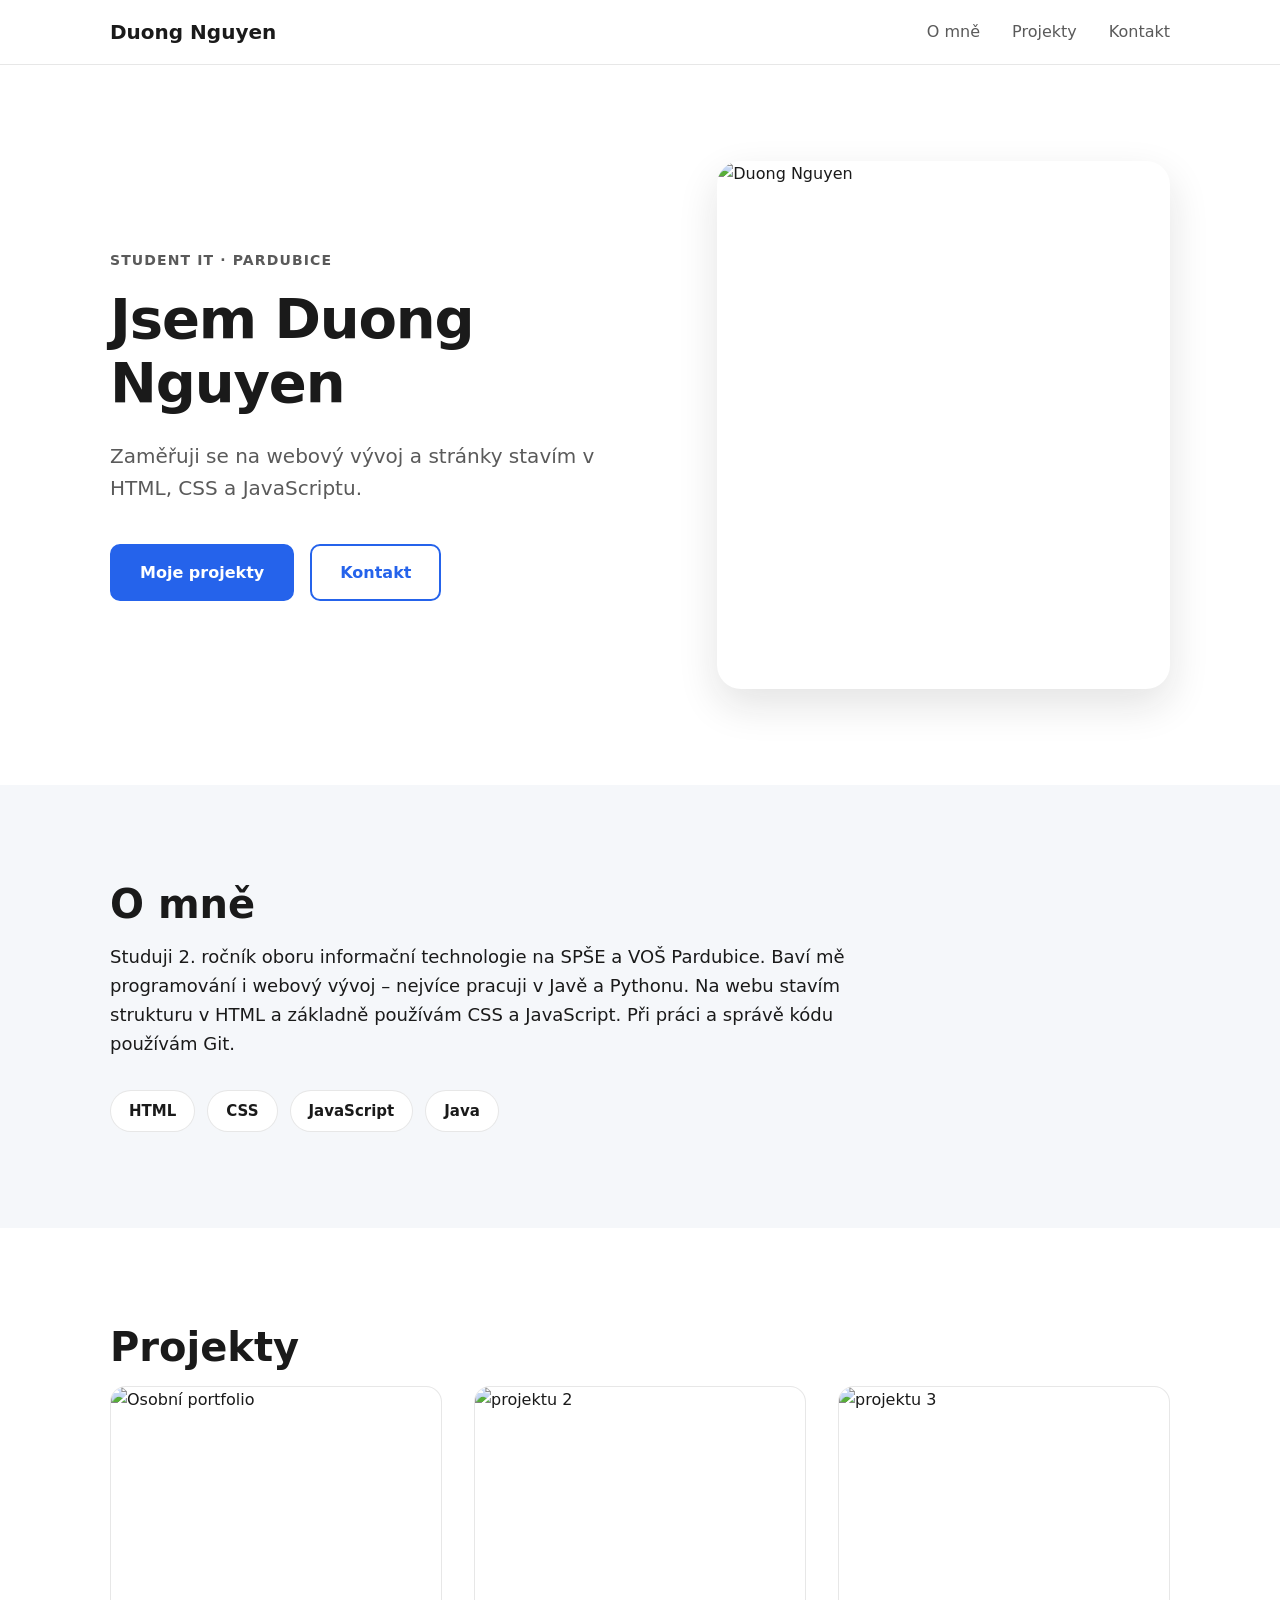
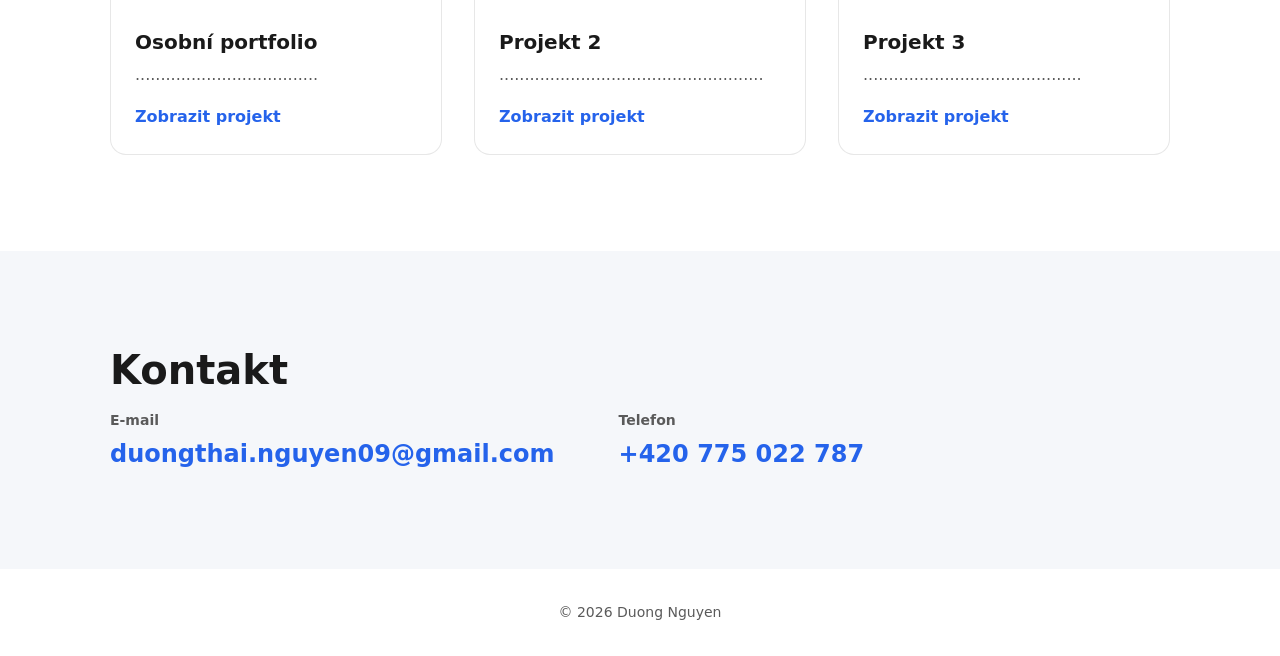
==== index.html @ c110c6cf "rename rename to index.html bc is better" ====
<!DOCTYPE html>
<html lang="cs">

<head>
  <meta charset="UTF-8">
  <!-- Bez tohohle řádku by mobil ukázal stránku jako zmenšený web pro počítač -->
  <meta name="viewport" content="width=device-width, initial-scale=1.0">
  <title>Duong Nguyen – portfolio</title>
  <!-- Krátký popis stránky (ukazuje ho třeba Google ve výsledcích hledání) -->
  <meta name="description"
    content="Duong Nguyen – student IT na SPŠE a VOŠ Pardubice. Webový vývoj v HTML, CSS a JavaScriptu.">
  <link rel="stylesheet" href="style.css">
</head>

<body>

  <!-- navigace -->
  <!-- Díky CSS (position: sticky) zůstává hlavička nahoře i při scrollování -->
  <header class="site-header">
    <div class="container header-inner">
      <a href="#uvod" class="logo">Duong Nguyen</a>

      <nav class="menu">
        <a href="#o-mne">O mně</a>
        <a href="#projekty">Projekty</a>
        <a href="#kontakt">Kontakt</a>
      </nav>
    </div>
  </header>

  <main>

    <!-- hero -->
    <section class="section" id="uvod">
      <div class="container hero-inner">

        <div class="hero-text">
          <p class="hero-label">Student IT · Pardubice</p>
          <h1>Jsem Duong Nguyen   </h1>
          <p class="hero-lead">Zaměřuji se na webový vývoj a stránky stavím v HTML, CSS a JavaScriptu.
          </p>

          <div class="hero-buttons">
            <!-- Tlačítka jsou obyčejné odkazy – jako tlačítka vypadají díky CSS -->
            <a href="#projekty" class="btn btn-primary">Moje projekty</a>
            <a href="#kontakt" class="btn btn-outline">Kontakt</a>
          </div>
        </div>

        <div class="hero-photo">
          <img src="" alt="Duong Nguyen" width="600" height="700">
        </div>

      </div>
    </section>

    <!-- about me -->
    <section class="section section-alt" id="o-mne">
      <div class="container">
        <h2>O mně</h2>
        <p class="about-text">Studuji 2. ročník oboru informační technologie na SPŠE a VOŠ Pardubice. Baví mě
          programování i webový vývoj – nejvíce pracuji v Javě a Pythonu. Na webu stavím strukturu v HTML a základně
          používám CSS a JavaScript. Při práci a správě kódu používám Git.</p>

        <ul class="tags">
          <li>HTML</li>
          <li>CSS</li>
          <li>JavaScript</li>
          <li>Java</li>
        </ul>
      </div>
    </section>

    <!-- kontakt  -->
    <section class="section" id="projekty">
      <div class="container">
        <h2>Projekty</h2>

        <div class="projects-grid">

          <article class="card">
            <img src="" alt=" Osobní portfolio" width="600"
              height="400">
            <div class="card-body">
              <h3>Osobní portfolio</h3>
              <p>....................................</p>
              <!-- ODKAZ NA GITHUB PROJEKT -->
              <a href="#" class="card-link">Zobrazit projekt</a>
            </div>
          </article>

          <article class="card">
            <img src="" alt="projektu 2" width="600" height="400">
            <div class="card-body">
              <h3>Projekt 2</h3>
              <p>....................................................</p>
              <a href="#" class="card-link">Zobrazit projekt</a>
            </div>
          </article>

          <article class="card">
            <img src="" alt=" projektu 3" width="600" height="400">
            <div class="card-body">
              <h3>Projekt 3</h3>
              <p>...........................................</p>
              <a href="#" class="card-link">Zobrazit projekt</a>
            </div>
          </article>

        </div>
      </div>
    </section>

    <!-- kontakt -->
    <section class="section section-alt" id="kontakt">
      <div class="container">
        <h2>Kontakt</h2>
        <ul class="contact-list">
          <li>
            <span class="contact-label">E-mail</span>
            <a href="mailto:duongthai.nguyen09@gmail.com">duongthai.nguyen09@gmail.com</a>
          </li>
          <li>
            <span class="contact-label">Telefon</span>
            <a href="tel:+420 775 022 787">+420 775 022 787</a>
          </li>
        </ul>
      </div>
    </section>

  </main>

  <!-- footer -->
  <footer class="site-footer">
    <div class="container">
      <p>© 2026 Duong Nguyen</p>
    </div>
  </footer>

</body>

</html>
---- style.css ----
:root {
  --color-bg: #FFFFFF;          /* hlavní pozadí – bílá */
  --color-bg-alt: #F5F7FA;      /* pozadí každé druhé sekce – světle šedá */
  --color-text: #1A1A1A;        /* hlavní text */
  --color-text-muted: #5A5A5A;  /* vedlejší text (podnadpisy, popisky) */
  --color-accent: #2563EB;      /* modrá – tlačítka, odkazy, aktivní položka menu */

  /* Čáry a stíny. Nejsou to nové barvy: rgba(26, 26, 26, …) je barva
     textu #1A1A1A a rgba(37, 99, 235, …) je modrá #2563EB, jen
     poloprůhledné (poslední číslo = průhlednost od 0 do 1). */
  --color-line: rgba(26, 26, 26, 0.1);
  --shadow: 0 16px 40px rgba(26, 26, 26, 0.12);
  --shadow-accent: 0 8px 20px rgba(37, 99, 235, 0.3);
}

/* border-box: padding a rámeček se počítají DO šířky prvku,
   takže šířka 100 % je opravdu 100 % a nic nepřeteče. */
* {
  box-sizing: border-box;
}

html {
  scroll-behavior: smooth;    /* plynulé posunutí po kliknutí na odkaz v menu */
  scroll-padding-top: 64px;   /* při skoku na sekci nechá nahoře místo pro menu (jeho výška) */
}

body {
  margin: 0;                  /* zruší okraj 8 px, který dává prohlížeč */
  /* Systémové písmo – každé zařízení použije svoje vlastní
     (Windows: Segoe UI, Mac a iPhone: San Francisco, Android: Roboto).
     Nic se nestahuje, takže se stránka načte hned. */
  font-family: system-ui, -apple-system, "Segoe UI", Roboto, Arial, sans-serif;
  line-height: 1.6;           /* výška řádku = 1,6× velikost písma → lépe se to čte */
  color: var(--color-text);
  background-color: var(--color-bg);
}

/* Nadpisy a odstavce mají od prohlížeče vlastní okraje.
   Vynulujeme je a mezery nastavíme sami tam, kde je chceme. */
h1, h2, h3, p {
  margin: 0;
}

/* Nadpisy: tučné, s těsnějšími řádky */
h1, h2, h3 {
  font-weight: 700;
  line-height: 1.15;
  text-wrap: balance;         /* rozloží text nadpisu do řádků rovnoměrně */
}

h2 {
  font-size: 2.5rem;          /* rem = násobek základního písma: 1rem = 16 px, tady tedy 40 px */
  margin-bottom: 16px;
}

/* Obrázek nikdy nebude širší než místo, ve kterém je
   (jinak by šla stránka na mobilu posouvat do strany). */
img {
  display: block;             /* zruší malou mezeru pod obrázkem */
  max-width: 100%;
  height: auto;               /* výška se dopočítá, aby se obrázek nezdeformoval */
}

/* Odkazy: modré a bez podtržení */
a {
  color: var(--color-accent);
  text-decoration: none;
}

/* Rámeček kolem odkazu při ovládání klávesnicí (klávesa Tab).
   Při klikání myší se neukazuje. */
a:focus-visible {
  outline: 3px solid var(--color-accent);
  outline-offset: 4px;
}

/* Barvy textu, který označíš myší */
::selection {
  background-color: var(--color-accent);
  color: var(--color-bg);
}

/* Obal obsahu: max. 1100 px, vycentrovaný, 20 px od okrajů */
.container {
  max-width: 1100px;
  margin: 0 auto;             /* auto vlevo i vpravo = vycentrování */
  padding: 0 20px;
}

/* Společné pro všechny sekce: velká mezera nahoře a dole */
.section {
  padding: 96px 0;
}

/* Sekce se světle šedým pozadím (střídá se s bílou) */
.section-alt {
  background-color: var(--color-bg-alt);
}

/* ==================== 1. NAVIGACE ==================== */

.site-header {
  position: sticky;           /* při scrollování se „přilepí" nahoru… */
  top: 0;                     /* …přesně k hornímu okraji okna */
  z-index: 10;                /* bude vždy NAD obsahem stránky, ne pod ním */
  background-color: var(--color-bg);
  border-bottom: 1px solid var(--color-line);
}

/* Flexbox: logo vlevo, menu vpravo, obojí svisle na středu */
.header-inner {
  display: flex;
  justify-content: space-between;  /* roztlačí logo a menu k okrajům */
  align-items: center;             /* svislé zarovnání na střed */
  height: 64px;                    /* stejné číslo jako scroll-padding-top nahoře */
}

.logo {
  font-size: 1.25rem;
  font-weight: 700;
  color: var(--color-text);
}

.menu {
  display: flex;              /* odkazy vedle sebe */
  gap: 32px;                  /* mezera mezi nimi */
}

.menu a {
  color: var(--color-text-muted);
  font-weight: 500;
  transition: color 0.2s ease;     /* barva se změní plynule, ne skokem */
}

/* Najetí myší na odkaz v menu */
.menu a:hover {
  color: var(--color-accent);
}

body:has(#o-mne:target) .menu a[href="#o-mne"],
body:has(#projekty:target) .menu a[href="#projekty"],
body:has(#kontakt:target) .menu a[href="#kontakt"] {
  color: var(--color-accent);
  text-decoration: underline;
  text-decoration-thickness: 2px;  /* tloušťka podtržení */
  text-underline-offset: 6px;      /* odsazení podtržení od textu */
}


/* ==================== 2. HERO ==================== */

/* Grid = mřížka. Dva sloupce: levý (text) je o trochu širší než pravý (fotka). */
.hero-inner {
  display: grid;
  grid-template-columns: 1.2fr 1fr;  /* fr = díl volného místa, tady 1,2 dílu : 1 díl */
  gap: 64px;                         /* mezera mezi sloupci */
  align-items: center;               /* text bude svisle na středu vedle fotky */
}

/* Malý nadpis nad h1 */
.hero-label {
  font-size: 0.875rem;
  font-weight: 600;
  letter-spacing: 0.08em;     /* trochu větší rozestupy mezi písmeny */
  text-transform: uppercase;  /* zobrazí se VELKÝMI písmeny (v HTML je napsaný normálně) */
  color: var(--color-text-muted);
  margin-bottom: 16px;
}

h1 {
  font-size: 3.5rem;          /* 56 px */
  letter-spacing: -0.02em;    /* velké písmo vypadá lépe, když je trochu „stažené" k sobě */
  margin-bottom: 24px;
}

.hero-lead {
  font-size: 1.25rem;
  color: var(--color-text-muted);
  margin-bottom: 40px;
}

/* Tlačítka vedle sebe; když se nevejdou, zalomí se pod sebe */
.hero-buttons {
  display: flex;
  flex-wrap: wrap;
  gap: 16px;
}

/* Společný vzhled obou tlačítek */
.btn {
  display: inline-block;
  padding: 14px 28px;
  border: 2px solid var(--color-accent);  /* rámeček mají obě, ať jsou stejně velká */
  border-radius: 10px;                    /* zaoblené rohy */
  font-weight: 600;
  transition: all 0.2s ease;              /* změny po najetí myší proběhnou plynule */
}

/* Plné modré tlačítko */
.btn-primary {
  background-color: var(--color-accent);
  color: var(--color-bg);                 /* bílý text */
}

.btn-primary:hover {
  transform: translateY(-2px);            /* posune tlačítko o 2 px nahoru */
  box-shadow: var(--shadow-accent);
}

/* Obtažené tlačítko: jen modrý rámeček a modrý text */
.btn-outline {
  background-color: transparent;
  color: var(--color-accent);
}

/* Po najetí myší se obtažené tlačítko vyplní modrou */
.btn-outline:hover {
  background-color: var(--color-accent);
  color: var(--color-bg);
  transform: translateY(-2px);
}

/* Fotka */
.hero-photo img {
  width: 100%;
  aspect-ratio: 6 / 7;        /* poměr stran jako placeholder 600 × 700 */
  object-fit: cover;          /* jinak velká fotka se ořízne, místo aby se zdeformovala */
  border-radius: 24px;        /* zaoblené rohy */
  box-shadow: var(--shadow);  /* jemný stín */
}


/* ==================== 3. O MNĚ ==================== */

.about-text {
  font-size: 1.125rem;
  max-width: 65ch;            /* ch = šířka jednoho znaku; moc dlouhé řádky se špatně čtou */
  margin-bottom: 32px;
}

/* Řádek štítků */
.tags {
  display: flex;
  flex-wrap: wrap;            /* když se štítky nevejdou do řádku, zalomí se */
  gap: 12px;
  list-style: none;           /* bez teček odrážek */
  margin: 0;
  padding: 0;                 /* seznam má normálně odsazení zleva – zrušíme ho */
}

.tags li {
  padding: 8px 18px;
  background-color: var(--color-bg);
  border: 1px solid var(--color-line);
  border-radius: 999px;       /* hodně velké číslo = úplně kulaté konce */
  font-size: 0.9375rem;
  font-weight: 600;
}


/* ==================== 4. PROJEKTY ==================== */

.projects-grid {
  display: grid;
  grid-template-columns: 1fr 1fr 1fr;  /* 3 stejně široké sloupce */
  gap: 32px;
}

.card {
  display: flex;
  flex-direction: column;     /* flexbox, ale pod sebou: obrázek nahoře, text pod ním */
  background-color: var(--color-bg);
  border: 1px solid var(--color-line);
  border-radius: 16px;
  overflow: hidden;           /* obrázek nepřeleze přes zaoblené rohy karty */
  transition: transform 0.25s ease, box-shadow 0.25s ease;
}

/* Najetí myší: karta se jemně zvedne a dostane stín */
.card:hover {
  transform: translateY(-6px);
  box-shadow: var(--shadow);
}

.card img {
  width: 100%;
  aspect-ratio: 3 / 2;        /* všechny obrázky budou stejně vysoké… */
  object-fit: cover;          /* …a nezdeformují se, i když nahraješ jiný rozměr */
}

/* Textová část karty. Díky flexboxu můžeme odkaz „přišpendlit" dolů,
   takže bude ve všech kartách ve stejné výšce, i když je popis různě dlouhý. */
.card-body {
  flex-grow: 1;               /* vyplní celou zbývající výšku karty */
  display: flex;
  flex-direction: column;     /* nadpis, text a odkaz pod sebou */
  align-items: flex-start;    /* odkaz nebude roztažený přes celou šířku karty */
  padding: 24px;
}

.card h3 {
  font-size: 1.25rem;
  margin-bottom: 8px;
}

.card p {
  color: var(--color-text-muted);
  margin-bottom: 16px;
}

.card-link {
  margin-top: auto;           /* auto = „všechno volné místo nade mnou" → odkaz je vždy dole */
  font-weight: 600;
}

.card-link:hover {
  text-decoration: underline;
  text-underline-offset: 4px;
}


/* ==================== 5. KONTAKT ==================== */

/* E-mail a telefon vedle sebe; na úzké obrazovce se zalomí pod sebe */
.contact-list {
  display: flex;
  flex-wrap: wrap;
  gap: 32px 64px;             /* 32 px mezi řádky, 64 px mezi sloupci */
  list-style: none;
  margin: 0;
  padding: 0;
}

/* Popisek nad odkazem (E-mail, Telefon) */
.contact-label {
  display: block;             /* span je normálně v řádku textu – takhle bude nad odkazem */
  font-size: 0.875rem;
  font-weight: 600;
  color: var(--color-text-muted);
  margin-bottom: 4px;
}

.contact-list a {
  font-size: 1.5rem;
  font-weight: 700;
  overflow-wrap: anywhere;    /* dlouhý e-mail se na úzkém mobilu zalomí, místo aby přetekl */
}

.contact-list a:hover {
  text-decoration: underline;
  text-underline-offset: 6px;
}


/* ==================== 6. PATIČKA ==================== */

.site-footer {
  padding: 32px 0;
  font-size: 0.875rem;
  color: var(--color-text-muted);
  text-align: center;
}


/* ==================== 7. MEDIA QUERIES ==================== */

/* Tablet a mobil: všechno uvnitř platí jen pro okno široké 768 px a méně */
@media (max-width: 768px) {

  /* Navigace: menší písmo a mezery, ať se logo i tři odkazy vejdou do jednoho řádku */
  .logo {
    font-size: 1rem;          /* 16 px */
  }

  .menu {
    gap: 16px;
  }

  .menu a {
    font-size: 0.9375rem;     /* 15 px */
  }

  /* Sekce: o trochu menší mezery (pořád aspoň 80 px) */
  .section {
    padding: 80px 0;
  }

  /* Hero: jeden sloupec místo dvou */
  .hero-inner {
    grid-template-columns: 1fr;
    gap: 40px;
  }

  /* order: -1 posune fotku v mřížce před text, tedy nahoru */
  .hero-photo {
    order: -1;
  }

  .hero-photo img {
    max-width: 420px;         /* na tabletu by jinak byla fotka obrovská */
  }

  h1 {
    font-size: 2.5rem;
  }

  h2 {
    font-size: 2rem;
  }

  .hero-lead {
    font-size: 1.125rem;
  }

  /* Projekty: karty pod sebou */
  .projects-grid {
    grid-template-columns: 1fr;
  }

  .contact-list a {
    font-size: 1.25rem;
  }
}

/* Malé telefony (šířka 360 px a méně): menu zmenšíme ještě o kousek */
@media (max-width: 360px) {

  .logo {
    font-size: 0.9375rem;     /* 15 px */
  }

  .menu {
    gap: 12px;
  }

  .menu a {
    font-size: 0.8125rem;     /* 13 px */
  }
}

/* Když má někdo v systému zapnuté „omezit animace", pohyb vypneme */
@media (prefers-reduced-motion: reduce) {

  html {
    scroll-behavior: auto;
  }

  .btn,
  .card {
    transition: none;
  }

  .btn:hover,
  .card:hover {
    transform: none;
  }
}
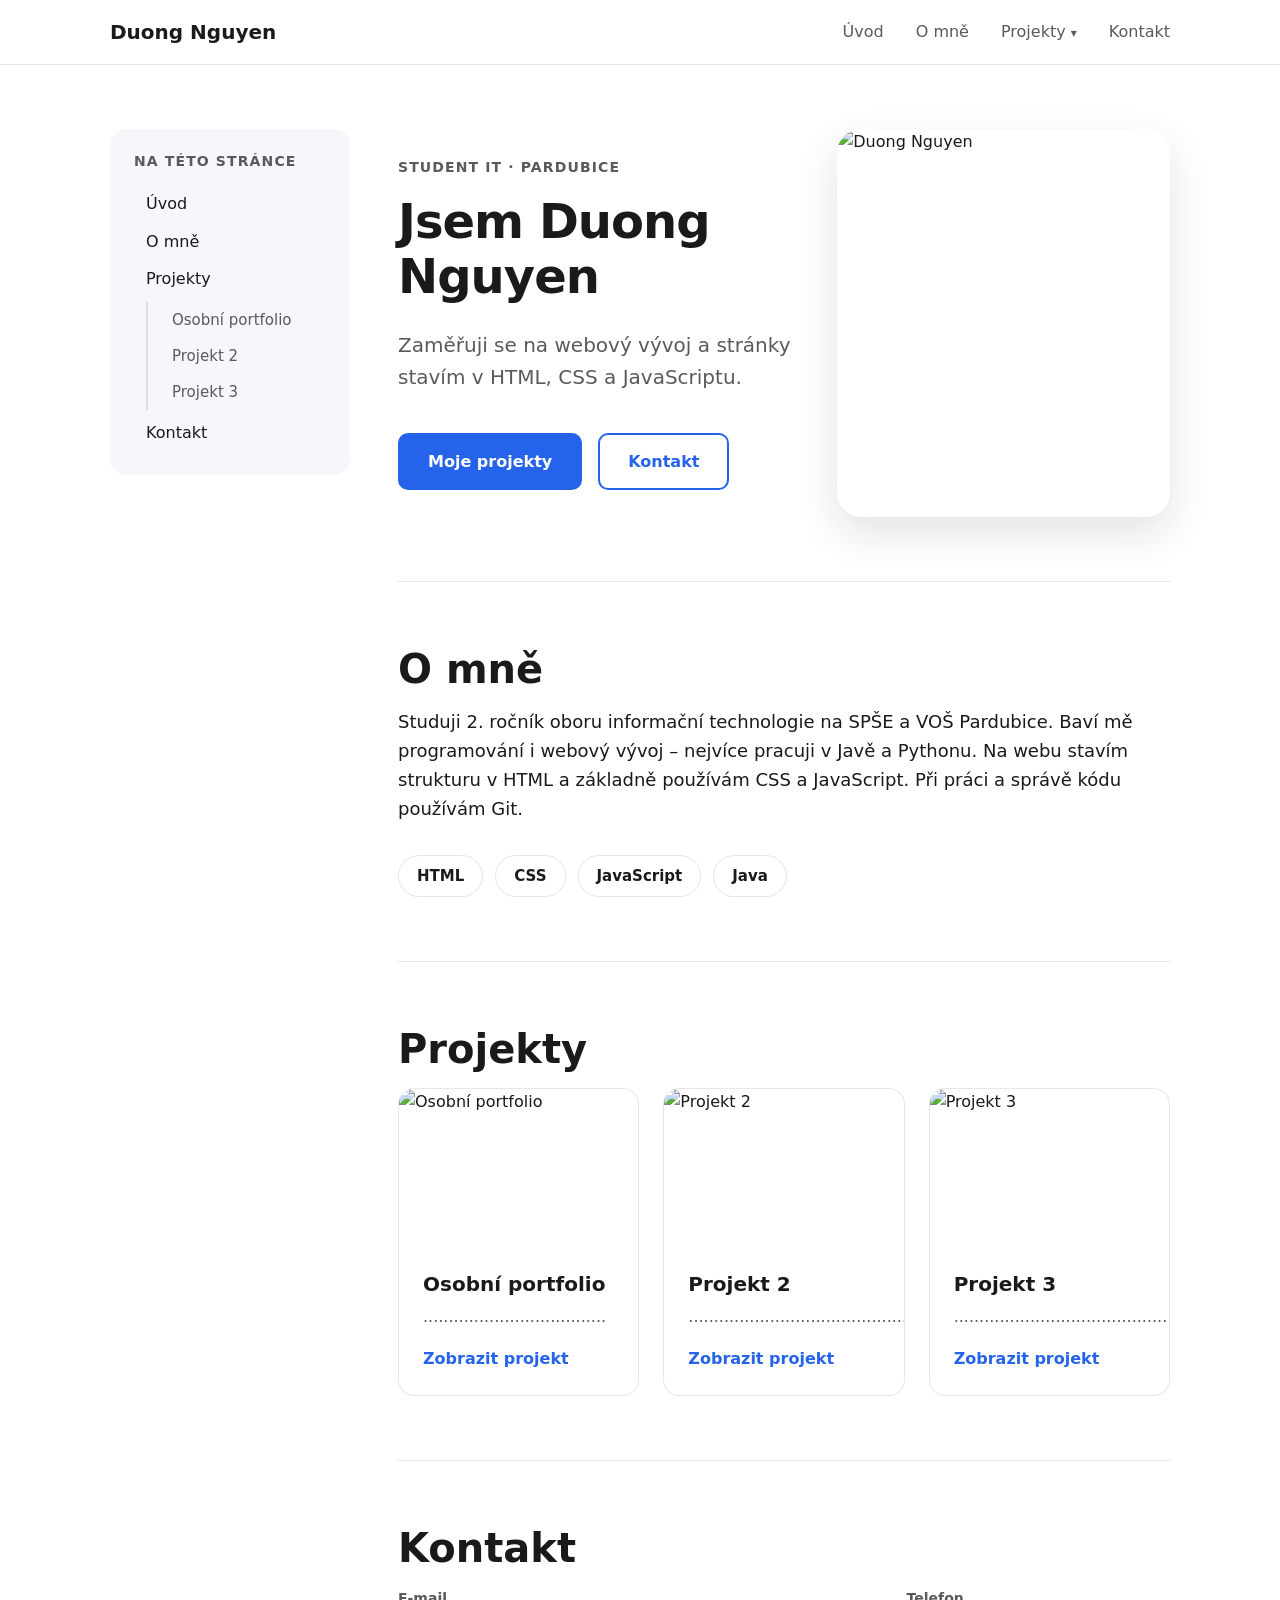
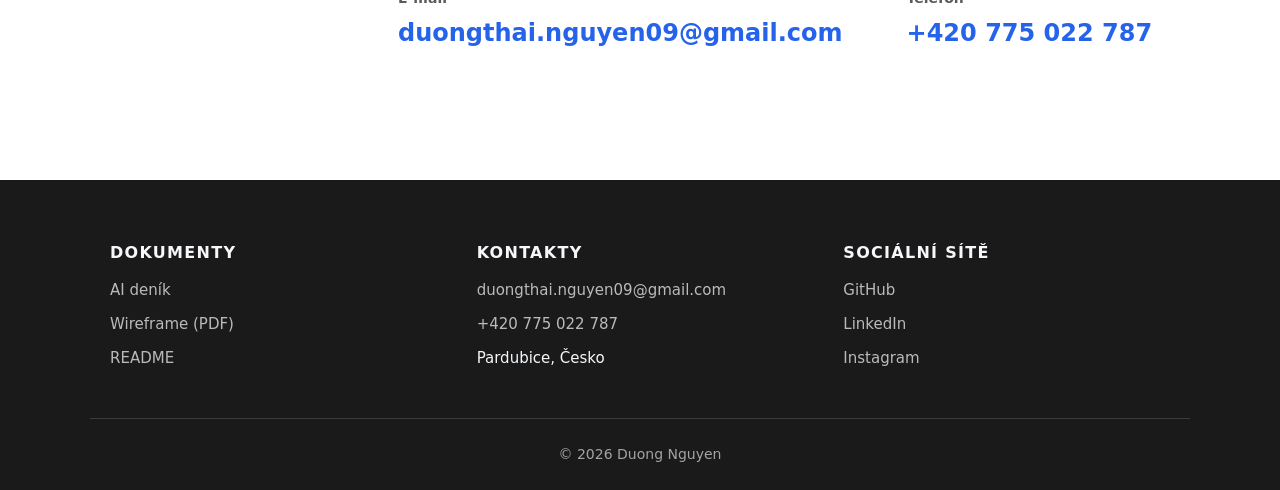
==== commit 16b82e17: "Responzivní layout se sidebarem, CSS dropdown menu a tmavá patička Co-Authored-By: Claude Opus 5.5 <" ====
--- a/index.html
+++ b/index.html
@@ -14,49 +14,67 @@
 
 <body>
 
-  <!-- navigace -->
+  <!-- ============ HLAVIČKA + HLAVNÍ NAVIGACE ============ -->
   <!-- Díky CSS (position: sticky) zůstává hlavička nahoře i při scrollování -->
   <header class="site-header">
     <div class="container header-inner">
       <a href="#uvod" class="logo">Duong Nguyen</a>
 
-      <nav class="menu">
-        <a href="#o-mne">O mně</a>
-        <a href="#projekty">Projekty</a>
-        <a href="#kontakt">Kontakt</a>
+      <!-- aria-label = název navigace pro čtečky obrazovky (stránka má dvě menu) -->
+      <nav class="menu" aria-label="Hlavní navigace">
+        <ul>
+          <li><a href="#uvod">Úvod</a></li>
+          <li><a href="#o-mne">O mně</a></li>
+
+          <!-- Položka s rozbalovacím menu (dropdown).
+               Vnořený <ul> je normálně schovaný, CSS ho ukáže při :hover. -->
+          <li class="has-dropdown">
+            <a href="#projekty">Projekty <span class="arrow" aria-hidden="true">▾</span></a>
+            <ul class="dropdown">
+              <li><a href="#projekt-portfolio">Osobní portfolio</a></li>
+              <li><a href="#projekt-2">Projekt 2</a></li>
+              <li><a href="#projekt-3">Projekt 3</a></li>
+            </ul>
+          </li>
+
+          <li><a href="#kontakt">Kontakt</a></li>
+        </ul>
       </nav>
     </div>
   </header>
 
-  <main>
-
-    <!-- hero -->
-    <section class="section" id="uvod">
-      <div class="container hero-inner">
-
-        <div class="hero-text">
-          <p class="hero-label">Student IT · Pardubice</p>
-          <h1>Jsem Duong Nguyen   </h1>
-          <p class="hero-lead">Zaměřuji se na webový vývoj a stránky stavím v HTML, CSS a JavaScriptu.
-          </p>
-
-          <div class="hero-buttons">
-            <!-- Tlačítka jsou obyčejné odkazy – jako tlačítka vypadají díky CSS -->
-            <a href="#projekty" class="btn btn-primary">Moje projekty</a>
-            <a href="#kontakt" class="btn btn-outline">Kontakt</a>
+  <!-- ============ DVOUSLOUPCOVÝ LAYOUT ============ -->
+  <!-- V HTML je <main> PRVNÍ a <aside> DRUHÝ. Na počítači CSS Grid přesune
+       sidebar doleva, na mobilu zůstane tohle pořadí → sidebar spadne pod obsah. -->
+  <div class="container layout">
+
+    <main class="content">
+
+      <!-- hero -->
+      <section class="section" id="uvod">
+        <div class="hero-inner">
+
+          <div class="hero-text">
+            <p class="hero-label">Student IT · Pardubice</p>
+            <h1>Jsem Duong Nguyen</h1>
+            <p class="hero-lead">Zaměřuji se na webový vývoj a stránky stavím v HTML, CSS a JavaScriptu.</p>
+
+            <div class="hero-buttons">
+              <!-- Tlačítka jsou obyčejné odkazy – jako tlačítka vypadají díky CSS -->
+              <a href="#projekty" class="btn btn-primary">Moje projekty</a>
+              <a href="#kontakt" class="btn btn-outline">Kontakt</a>
+            </div>
           </div>
+
+          <div class="hero-photo">
+            <img src="" alt="Duong Nguyen" width="600" height="700">
+          </div>
+
         </div>
-
-        <div class="hero-photo">
-          <img src="" alt="Duong Nguyen" width="600" height="700">
-        </div>
-
-      </div>
-    </section>
-
-    <!-- about me -->
-    <section class="section section-alt" id="o-mne">
-      <div class="container">
+      </section>
+
+      <!-- about me -->
+      <section class="section" id="o-mne">
         <h2>O mně</h2>
         <p class="about-text">Studuji 2. ročník oboru informační technologie na SPŠE a VOŠ Pardubice. Baví mě
           programování i webový vývoj – nejvíce pracuji v Javě a Pythonu. Na webu stavím strukturu v HTML a základně
@@ -68,19 +86,17 @@
           <li>JavaScript</li>
           <li>Java</li>
         </ul>
-      </div>
-    </section>
-
-    <!-- kontakt  -->
-    <section class="section" id="projekty">
-      <div class="container">
+      </section>
+
+      <!-- projekty -->
+      <section class="section" id="projekty">
         <h2>Projekty</h2>
 
         <div class="projects-grid">
 
-          <article class="card">
-            <img src="" alt=" Osobní portfolio" width="600"
-              height="400">
+          <!-- id = cíl odkazu z dropdown menu a ze sidebaru -->
+          <article class="card" id="projekt-portfolio">
+            <img src="" alt="Osobní portfolio" width="600" height="400">
             <div class="card-body">
               <h3>Osobní portfolio</h3>
               <p>....................................</p>
@@ -89,8 +105,8 @@
             </div>
           </article>
 
-          <article class="card">
-            <img src="" alt="projektu 2" width="600" height="400">
+          <article class="card" id="projekt-2">
+            <img src="" alt="Projekt 2" width="600" height="400">
             <div class="card-body">
               <h3>Projekt 2</h3>
               <p>....................................................</p>
@@ -98,8 +114,8 @@
             </div>
           </article>
 
-          <article class="card">
-            <img src="" alt=" projektu 3" width="600" height="400">
+          <article class="card" id="projekt-3">
+            <img src="" alt="Projekt 3" width="600" height="400">
             <div class="card-body">
               <h3>Projekt 3</h3>
               <p>...........................................</p>
@@ -108,12 +124,10 @@
           </article>
 
         </div>
-      </div>
-    </section>
-
-    <!-- kontakt -->
-    <section class="section section-alt" id="kontakt">
-      <div class="container">
+      </section>
+
+      <!-- kontakt -->
+      <section class="section" id="kontakt">
         <h2>Kontakt</h2>
         <ul class="contact-list">
           <li>
@@ -122,21 +136,78 @@
           </li>
           <li>
             <span class="contact-label">Telefon</span>
-            <a href="tel:+420 775 022 787">+420 775 022 787</a>
-          </li>
+            <a href="tel:+420775022787">+420 775 022 787</a>
+          </li>
+        </ul>
+      </section>
+
+    </main>
+
+    <!-- ============ SIDEBAR = SEKUNDÁRNÍ MENU ============ -->
+    <aside class="sidebar">
+      <nav aria-label="Obsah stránky">
+        <h2 class="sidebar-title">Na této stránce</h2>
+        <ul class="side-menu">
+          <li><a href="#uvod">Úvod</a></li>
+          <li><a href="#o-mne">O mně</a></li>
+          <li>
+            <a href="#projekty">Projekty</a>
+            <!-- Podmenu: odsazené odkazy přímo na jednotlivé projekty -->
+            <ul>
+              <li><a href="#projekt-portfolio">Osobní portfolio</a></li>
+              <li><a href="#projekt-2">Projekt 2</a></li>
+              <li><a href="#projekt-3">Projekt 3</a></li>
+            </ul>
+          </li>
+          <li><a href="#kontakt">Kontakt</a></li>
+        </ul>
+      </nav>
+    </aside>
+
+  </div>
+
+  <!-- ============ PATIČKA (3 sloupce) ============ -->
+  <footer class="site-footer">
+    <div class="container footer-grid">
+
+      <div class="footer-col">
+        <h2>Dokumenty</h2>
+        <ul>
+          <li><a href="AI.md">AI deník</a></li>
+          <li><a href="Group 1.pdf">Wireframe (PDF)</a></li>
+          <li><a href="README.md">README</a></li>
         </ul>
       </div>
-    </section>
-
-  </main>
-
-  <!-- footer -->
-  <footer class="site-footer">
-    <div class="container">
+
+      <div class="footer-col">
+        <h2>Kontakty</h2>
+        <ul>
+          <li><a href="mailto:duongthai.nguyen09@gmail.com">duongthai.nguyen09@gmail.com</a></li>
+          <li><a href="tel:+420775022787">+420 775 022 787</a></li>
+          <li>Pardubice, Česko</li>
+        </ul>
+      </div>
+
+      <div class="footer-col">
+        <h2>Sociální sítě</h2>
+        <!-- target="_blank" = otevře odkaz v novém okně/panelu.
+             rel="noopener noreferrer" = bezpečnost: nová stránka nemůže ovládat tuhle. -->
+        <ul>
+          <li><a href="https://github.com/duongnguyenitels-rgb" target="_blank" rel="noopener noreferrer">GitHub</a></li>
+          <!-- TODO: nahraď odkazem na svůj profil -->
+          <li><a href="https://www.linkedin.com/" target="_blank" rel="noopener noreferrer">LinkedIn</a></li>
+          <!-- TODO: nahraď odkazem na svůj profil -->
+          <li><a href="https://www.instagram.com/" target="_blank" rel="noopener noreferrer">Instagram</a></li>
+        </ul>
+      </div>
+
+    </div>
+
+    <div class="container footer-bottom">
       <p>© 2026 Duong Nguyen</p>
     </div>
   </footer>
 
 </body>
 
-</html>+</html>
--- a/style.css
+++ b/style.css
@@ -89,12 +89,12 @@
 
 /* Společné pro všechny sekce: velká mezera nahoře a dole */
 .section {
-  padding: 96px 0;
-}
-
-/* Sekce se světle šedým pozadím (střídá se s bílou) */
-.section-alt {
-  background-color: var(--color-bg-alt);
+  padding: 64px 0;
+}
+
+/* Mezi sekcemi tenká čára (sekce jsou teď ve sloupci vedle sidebaru) */
+.section + .section {
+  border-top: 1px solid var(--color-line);
 }
 
 /* ==================== 1. NAVIGACE ==================== */
@@ -121,12 +121,17 @@
   color: var(--color-text);
 }
 
-.menu {
-  display: flex;              /* odkazy vedle sebe */
-  gap: 32px;                  /* mezera mezi nimi */
+/* Seznam položek menu vedle sebe */
+.menu > ul {
+  display: flex;
+  gap: 32px;                  /* mezera mezi položkami */
+  list-style: none;
+  margin: 0;
+  padding: 0;
 }
 
 .menu a {
+  display: block;
   color: var(--color-text-muted);
   font-weight: 500;
   transition: color 0.2s ease;     /* barva se změní plynule, ne skokem */
@@ -137,13 +142,158 @@
   color: var(--color-accent);
 }
 
-body:has(#o-mne:target) .menu a[href="#o-mne"],
-body:has(#projekty:target) .menu a[href="#projekty"],
-body:has(#kontakt:target) .menu a[href="#kontakt"] {
+/* ---------- Dropdown (rozbalovací menu) ---------- */
+
+/* Položka s dropdownem je „kotva": podmenu se pozicuje vůči ní */
+.has-dropdown {
+  position: relative;
+}
+
+/* Šipka ▾ vedle textu „Projekty" */
+.arrow {
+  display: inline-block;
+  font-size: 0.75em;
+  transition: transform 0.2s ease;
+}
+
+/* Samotné podmenu: normálně schované */
+.dropdown {
+  position: absolute;         /* vytrhne se z toku stránky a „plave" nad obsahem */
+  top: 100%;                  /* hned pod položkou „Projekty" */
+  left: -16px;
+  min-width: 200px;
+  list-style: none;
+  margin: 0;
+  padding: 8px 0;
+  background-color: var(--color-bg);
+  border: 1px solid var(--color-line);
+  border-radius: 12px;
+  box-shadow: var(--shadow);
+
+  /* Schování: neviditelné a nedá se na něj kliknout.
+     (display: none by nešlo plynule animovat, opacity ano.) */
+  opacity: 0;
+  visibility: hidden;
+  transform: translateY(8px);
+  transition: opacity 0.2s ease, transform 0.2s ease, visibility 0.2s;
+}
+
+/* Neviditelný „můstek" nad podmenu: když jedeš myší dolů,
+   nepřerušíš :hover v mezeře mezi položkou a podmenu. */
+.dropdown::before {
+  content: "";
+  position: absolute;
+  top: -12px;
+  left: 0;
+  right: 0;
+  height: 12px;
+}
+
+/* TADY je to hlavní: najetí myší (:hover) na položku → podmenu se ukáže.
+   :focus-within = totéž pro ovládání klávesnicí (Tab). */
+.has-dropdown:hover .dropdown,
+.has-dropdown:focus-within .dropdown {
+  opacity: 1;
+  visibility: visible;
+  transform: translateY(0);
+}
+
+/* Šipka se při rozbalení otočí nahoru */
+.has-dropdown:hover .arrow,
+.has-dropdown:focus-within .arrow {
+  transform: rotate(180deg);
+}
+
+.dropdown a {
+  padding: 10px 16px;
+  white-space: nowrap;        /* text se nezalomí na dva řádky */
+}
+
+.dropdown a:hover {
+  background-color: var(--color-bg-alt);
+}
+
+/* Aktivní položka: zvýrazní odkaz na sekci, na kterou jsi právě klikl
+   (:target = prvek, jehož id je v adrese za #). Platí pro obě menu. */
+body:has(#uvod:target) :is(.menu, .side-menu) a[href="#uvod"],
+body:has(#o-mne:target) :is(.menu, .side-menu) a[href="#o-mne"],
+body:has(#projekty:target) :is(.menu, .side-menu) a[href="#projekty"],
+body:has(#kontakt:target) :is(.menu, .side-menu) a[href="#kontakt"] {
   color: var(--color-accent);
-  text-decoration: underline;
-  text-decoration-thickness: 2px;  /* tloušťka podtržení */
-  text-underline-offset: 6px;      /* odsazení podtržení od textu */
+  font-weight: 700;
+}
+
+
+/* ==================== 1b. DVOUSLOUPCOVÝ LAYOUT ==================== */
+
+/* CSS Grid se dvěma sloupci: úzký sidebar (240 px) a obsah (zbytek).
+   grid-template-areas = „mapa" rozložení. Sidebar je vlevo,
+   i když je v HTML až za <main>. */
+.layout {
+  display: grid;
+  grid-template-columns: 240px 1fr;
+  grid-template-areas: "sidebar content";
+  gap: 48px;
+  align-items: start;         /* sidebar nebude roztažený na výšku celé stránky */
+}
+
+.content {
+  grid-area: content;
+  min-width: 0;               /* obsah se smí zúžit (jinak by grid mohl přetéct) */
+}
+
+.sidebar {
+  grid-area: sidebar;
+  position: sticky;           /* sidebar jede při scrollování s tebou */
+  top: 96px;                  /* 64 px hlavička + 32 px mezera */
+  margin-top: 64px;
+  padding: 24px;
+  background-color: var(--color-bg-alt);
+  border-radius: 16px;
+}
+
+
+/* ==================== 1c. SIDEBAR (SEKUNDÁRNÍ MENU) ==================== */
+
+.sidebar-title {
+  font-size: 0.875rem;
+  letter-spacing: 0.08em;
+  text-transform: uppercase;
+  color: var(--color-text-muted);
+  margin-bottom: 16px;
+}
+
+.side-menu,
+.side-menu ul {
+  list-style: none;
+  margin: 0;
+  padding: 0;
+}
+
+/* Podmenu je odsazené a má svislou čáru vlevo → je vidět, že patří pod „Projekty" */
+.side-menu ul {
+  margin: 4px 0 4px 12px;
+  padding-left: 12px;
+  border-left: 2px solid var(--color-line);
+}
+
+.side-menu a {
+  display: block;
+  padding: 6px 12px;
+  border-radius: 8px;
+  color: var(--color-text);
+  font-weight: 500;
+  transition: background-color 0.2s ease, color 0.2s ease;
+}
+
+.side-menu ul a {
+  font-size: 0.9375rem;
+  color: var(--color-text-muted);
+}
+
+.side-menu a:hover {
+  background-color: var(--color-bg);
+  color: var(--color-accent);
 }
 
 
@@ -153,7 +303,7 @@
 .hero-inner {
   display: grid;
   grid-template-columns: 1.2fr 1fr;  /* fr = díl volného místa, tady 1,2 dílu : 1 díl */
-  gap: 64px;                         /* mezera mezi sloupci */
+  gap: 40px;                         /* mezera mezi sloupci */
   align-items: center;               /* text bude svisle na středu vedle fotky */
 }
 
@@ -168,7 +318,7 @@
 }
 
 h1 {
-  font-size: 3.5rem;          /* 56 px */
+  font-size: 3rem;            /* 48 px */
   letter-spacing: -0.02em;    /* velké písmo vypadá lépe, když je trochu „stažené" k sobě */
   margin-bottom: 24px;
 }
@@ -262,8 +412,9 @@
 
 .projects-grid {
   display: grid;
-  grid-template-columns: 1fr 1fr 1fr;  /* 3 stejně široké sloupce */
-  gap: 32px;
+  /* auto-fit + minmax: kolik karet (min. 200 px) se vejde, tolik sloupců */
+  grid-template-columns: repeat(auto-fit, minmax(200px, 1fr));
+  gap: 24px;
 }
 
 .card {
@@ -354,41 +505,128 @@
 
 /* ==================== 6. PATIČKA ==================== */
 
+/* Tmavá patička: tmavé pozadí = barva textu, světlý text = barva pozadí */
 .site-footer {
-  padding: 32px 0;
+  margin-top: 64px;
+  padding-top: 64px;
+  background-color: var(--color-text);
+  color: var(--color-bg-alt);
+  font-size: 0.9375rem;
+}
+
+/* 3 stejně široké sloupce: Dokumenty | Kontakty | Sociální sítě */
+.footer-grid {
+  display: grid;
+  grid-template-columns: repeat(3, 1fr);
+  gap: 40px;
+  padding-bottom: 48px;
+}
+
+.footer-col h2 {
+  font-size: 1rem;
+  letter-spacing: 0.08em;
+  text-transform: uppercase;
+  margin-bottom: 16px;
+}
+
+.footer-col ul {
+  list-style: none;
+  margin: 0;
+  padding: 0;
+  display: grid;
+  gap: 10px;
+}
+
+/* Odkazy v patičce: světle šedé (poloprůhledná bílá), po najetí bílé */
+.footer-col a {
+  color: rgba(255, 255, 255, 0.7);
+  overflow-wrap: anywhere;    /* dlouhý e-mail se zalomí */
+  transition: color 0.2s ease;
+}
+
+.footer-col a:hover {
+  color: var(--color-bg);
+  text-decoration: underline;
+  text-underline-offset: 4px;
+}
+
+/* Spodní řádek s © oddělený čarou */
+.footer-bottom {
+  padding-top: 24px;
+  padding-bottom: 24px;
+  border-top: 1px solid rgba(255, 255, 255, 0.15);
   font-size: 0.875rem;
-  color: var(--color-text-muted);
+  color: rgba(255, 255, 255, 0.6);
   text-align: center;
 }
 
 
 /* ==================== 7. MEDIA QUERIES ==================== */
 
-/* Tablet a mobil: všechno uvnitř platí jen pro okno široké 768 px a méně */
-@media (max-width: 768px) {
-
-  /* Navigace: menší písmo a mezery, ať se logo i tři odkazy vejdou do jednoho řádku */
-  .logo {
-    font-size: 1rem;          /* 16 px */
-  }
-
-  .menu {
-    gap: 16px;
+/* Tablet: obsah je vedle sidebaru úzký → hero dáme do jednoho sloupce dřív */
+@media (max-width: 1000px) {
+
+  .hero-inner {
+    grid-template-columns: 1fr;
+  }
+
+  .hero-photo img {
+    max-width: 420px;
+  }
+}
+
+/* Mobil: všechno uvnitř platí jen pro okno UŽŠÍ než 768 px */
+@media (max-width: 767px) {
+
+  html {
+    scroll-padding-top: 112px;  /* hlavička je na mobilu dvouřádková (vyšší) */
+  }
+
+  /* Hlavička: logo nahoře, menu pod ním (4 položky by se vedle loga nevešly) */
+  .header-inner {
+    flex-direction: column;
+    height: auto;
+    padding-top: 12px;
+    padding-bottom: 12px;
+    gap: 8px;
+  }
+
+  .menu > ul {
+    gap: 20px;
   }
 
   .menu a {
     font-size: 0.9375rem;     /* 15 px */
   }
 
-  /* Sekce: o trochu menší mezery (pořád aspoň 80 px) */
+  /* Podmenu na mobilu vycentrujeme pod „Projekty", ať nepřeteče z obrazovky */
+  .dropdown {
+    left: 50%;
+    transform: translate(-50%, 8px);
+  }
+
+  .has-dropdown:hover .dropdown,
+  .has-dropdown:focus-within .dropdown {
+    transform: translate(-50%, 0);
+  }
+
+  /* LAYOUT SE ZLOMÍ DO JEDNOHO SLOUPCE.
+     Mapa má teď dva řádky: nahoře obsah, pod ním sidebar. */
+  .layout {
+    grid-template-columns: 1fr;
+    grid-template-areas:
+      "content"
+      "sidebar";
+    gap: 0;
+  }
+
+  .sidebar {
+    position: static;         /* na mobilu se sidebar nepřilepuje */
+    margin-top: 0;
+  }
+
   .section {
-    padding: 80px 0;
-  }
-
-  /* Hero: jeden sloupec místo dvou */
-  .hero-inner {
-    grid-template-columns: 1fr;
-    gap: 40px;
+    padding: 48px 0;
   }
 
   /* order: -1 posune fotku v mřížce před text, tedy nahoru */
@@ -396,10 +634,6 @@
     order: -1;
   }
 
-  .hero-photo img {
-    max-width: 420px;         /* na tabletu by jinak byla fotka obrovská */
-  }
-
   h1 {
     font-size: 2.5rem;
   }
@@ -412,29 +646,26 @@
     font-size: 1.125rem;
   }
 
-  /* Projekty: karty pod sebou */
-  .projects-grid {
-    grid-template-columns: 1fr;
-  }
-
   .contact-list a {
     font-size: 1.25rem;
   }
+
+  /* Patička: 3 sloupce pod sebou */
+  .footer-grid {
+    grid-template-columns: 1fr;
+    gap: 32px;
+  }
 }
 
 /* Malé telefony (šířka 360 px a méně): menu zmenšíme ještě o kousek */
 @media (max-width: 360px) {
 
-  .logo {
-    font-size: 0.9375rem;     /* 15 px */
-  }
-
-  .menu {
-    gap: 12px;
+  .menu > ul {
+    gap: 14px;
   }
 
   .menu a {
-    font-size: 0.8125rem;     /* 13 px */
+    font-size: 0.875rem;      /* 14 px */
   }
 }
 
@@ -446,7 +677,9 @@
   }
 
   .btn,
-  .card {
+  .card,
+  .dropdown,
+  .arrow {
     transition: none;
   }
 
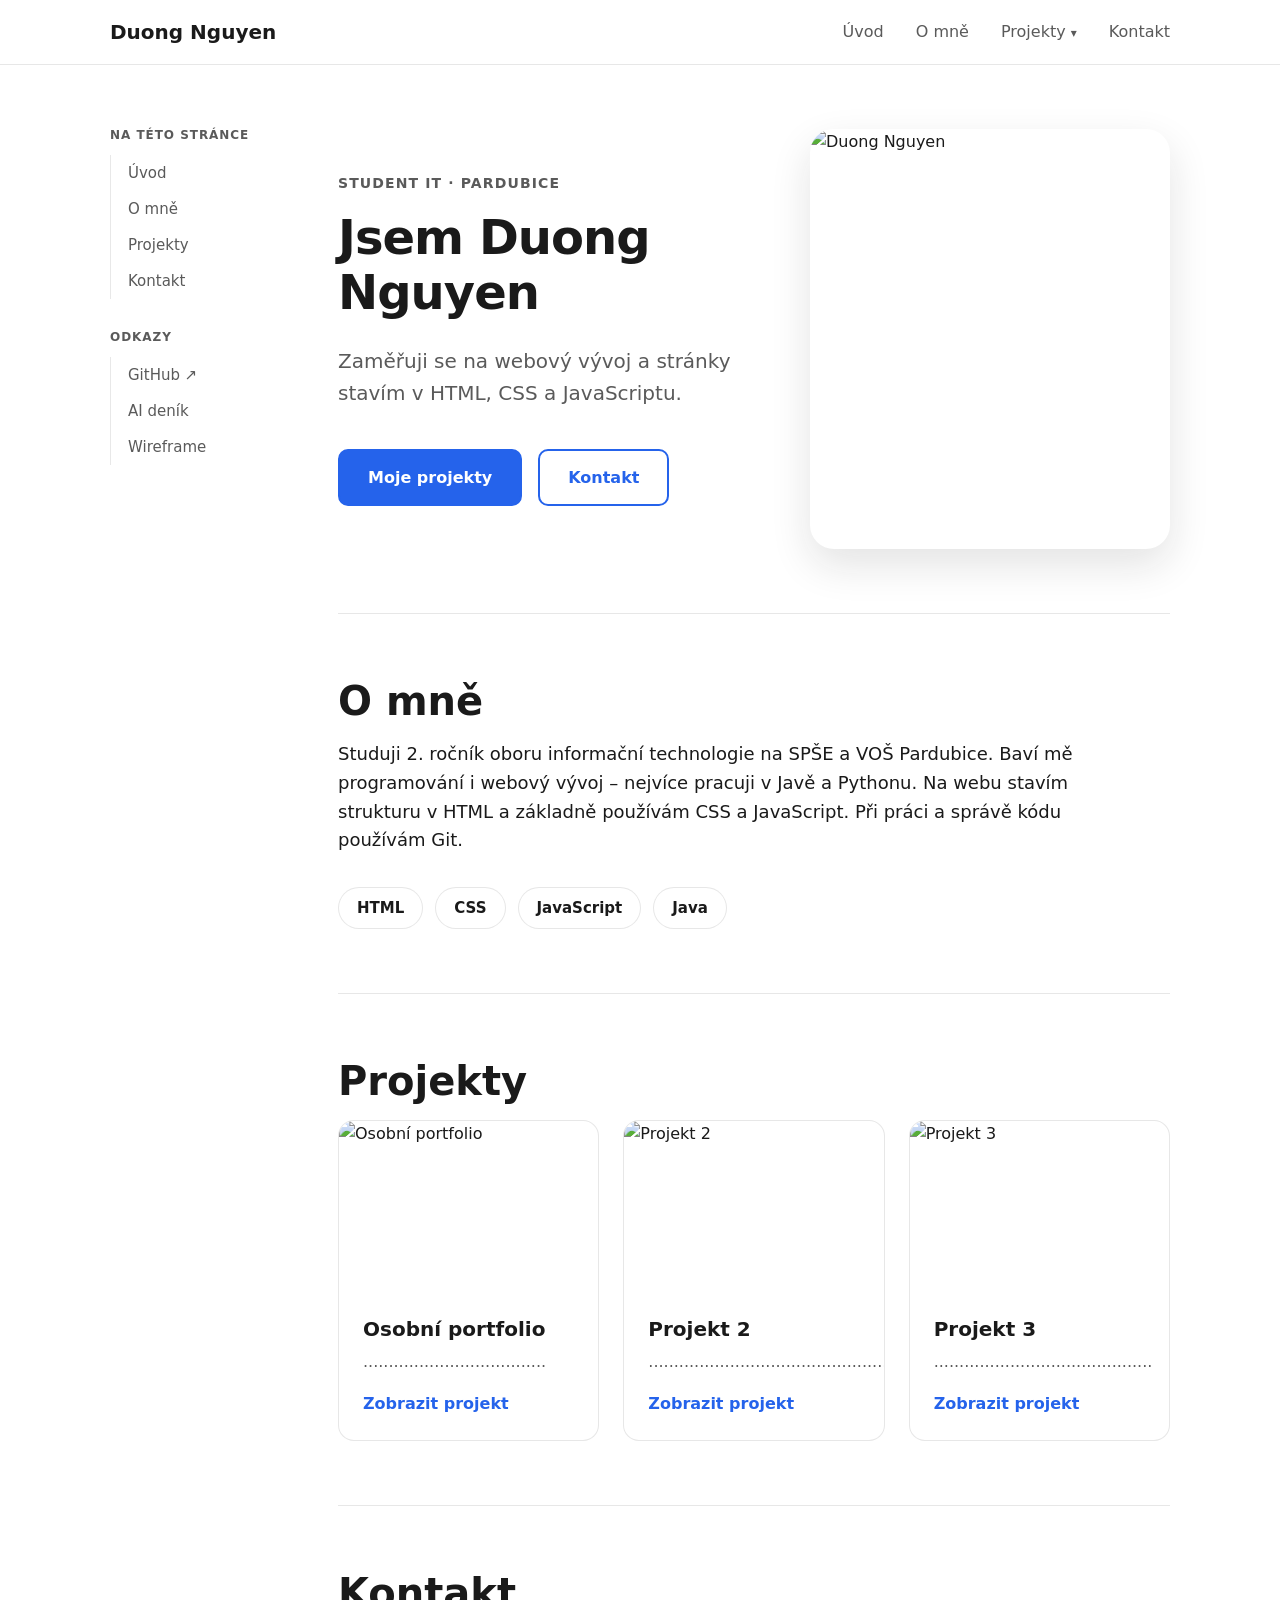
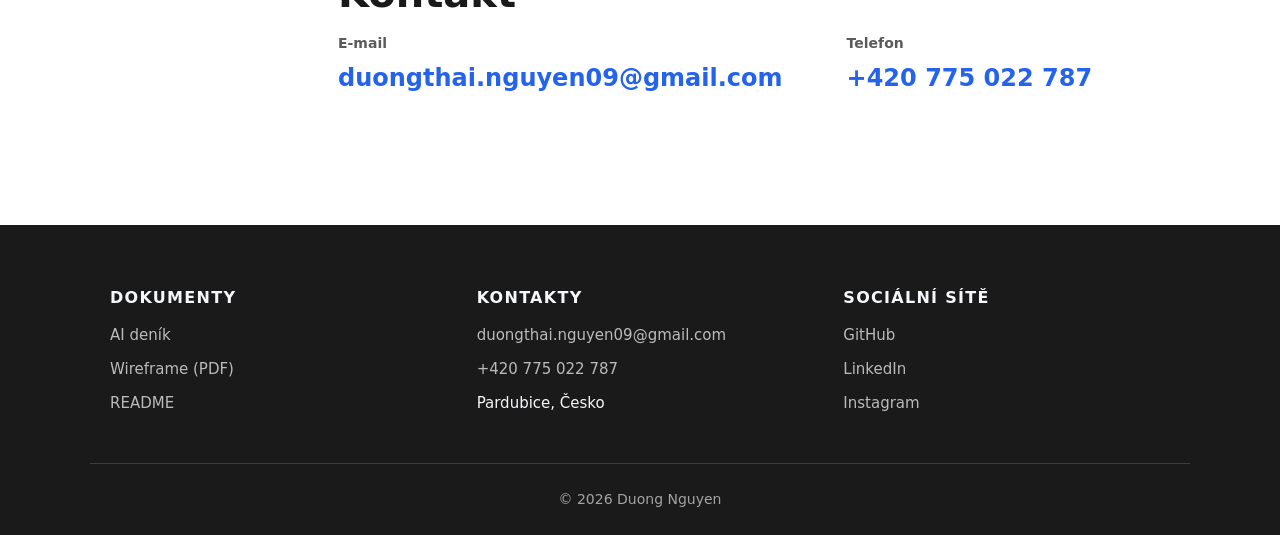
==== commit 6ad53360: "Lehčí sidebar: bez boxu, svislá čára, skupina Odkazy Co-Authored-By: Claude Opus 5.5 <noreply@anthro" ====
--- a/index.html
+++ b/index.html
@@ -150,16 +150,16 @@
         <ul class="side-menu">
           <li><a href="#uvod">Úvod</a></li>
           <li><a href="#o-mne">O mně</a></li>
-          <li>
-            <a href="#projekty">Projekty</a>
-            <!-- Podmenu: odsazené odkazy přímo na jednotlivé projekty -->
-            <ul>
-              <li><a href="#projekt-portfolio">Osobní portfolio</a></li>
-              <li><a href="#projekt-2">Projekt 2</a></li>
-              <li><a href="#projekt-3">Projekt 3</a></li>
-            </ul>
-          </li>
+          <li><a href="#projekty">Projekty</a></li>
           <li><a href="#kontakt">Kontakt</a></li>
+        </ul>
+
+        <!-- Druhá skupina: odkazy, které v horním menu nejsou -->
+        <h2 class="sidebar-title">Odkazy</h2>
+        <ul class="side-menu">
+          <li><a href="https://github.com/duongnguyenitels-rgb" target="_blank" rel="noopener noreferrer">GitHub ↗</a></li>
+          <li><a href="AI.md">AI deník</a></li>
+          <li><a href="Group 1.pdf">Wireframe</a></li>
         </ul>
       </nav>
     </aside>
--- a/style.css
+++ b/style.css
@@ -231,7 +231,7 @@
    i když je v HTML až za <main>. */
 .layout {
   display: grid;
-  grid-template-columns: 240px 1fr;
+  grid-template-columns: 180px 1fr;
   grid-template-areas: "sidebar content";
   gap: 48px;
   align-items: start;         /* sidebar nebude roztažený na výšku celé stránky */
@@ -247,53 +247,50 @@
   position: sticky;           /* sidebar jede při scrollování s tebou */
   top: 96px;                  /* 64 px hlavička + 32 px mezera */
   margin-top: 64px;
-  padding: 24px;
-  background-color: var(--color-bg-alt);
-  border-radius: 16px;
 }
 
 
 /* ==================== 1c. SIDEBAR (SEKUNDÁRNÍ MENU) ==================== */
 
+/* Malý šedý nadpis skupiny */
 .sidebar-title {
-  font-size: 0.875rem;
+  font-size: 0.75rem;
   letter-spacing: 0.08em;
   text-transform: uppercase;
   color: var(--color-text-muted);
-  margin-bottom: 16px;
-}
-
-.side-menu,
-.side-menu ul {
+  margin-bottom: 12px;
+}
+
+/* Seznam odkazů se svislou čárou vlevo */
+.side-menu {
   list-style: none;
-  margin: 0;
+  margin: 0 0 32px;
   padding: 0;
-}
-
-/* Podmenu je odsazené a má svislou čáru vlevo → je vidět, že patří pod „Projekty" */
-.side-menu ul {
-  margin: 4px 0 4px 12px;
-  padding-left: 12px;
-  border-left: 2px solid var(--color-line);
+  border-left: 1px solid var(--color-line);
 }
 
 .side-menu a {
   display: block;
-  padding: 6px 12px;
-  border-radius: 8px;
+  padding: 6px 0 6px 16px;
+  margin-left: -1px;                    /* proužek leží přesně na šedé čáře */
+  border-left: 2px solid transparent;   /* neviditelný proužek, ukáže se při hover */
+  color: var(--color-text-muted);
+  font-size: 0.9375rem;
+  transition: color 0.2s ease, border-color 0.2s ease;
+}
+
+/* Najetí myší: text ztmavne a objeví se šedý proužek */
+.side-menu a:hover {
   color: var(--color-text);
-  font-weight: 500;
-  transition: background-color 0.2s ease, color 0.2s ease;
-}
-
-.side-menu ul a {
-  font-size: 0.9375rem;
-  color: var(--color-text-muted);
-}
-
-.side-menu a:hover {
-  background-color: var(--color-bg);
-  color: var(--color-accent);
+  border-left-color: var(--color-text-muted);
+}
+
+/* Aktivní sekce (po kliknutí): modrý proužek */
+body:has(#uvod:target) .side-menu a[href="#uvod"],
+body:has(#o-mne:target) .side-menu a[href="#o-mne"],
+body:has(#projekty:target) .side-menu a[href="#projekty"],
+body:has(#kontakt:target) .side-menu a[href="#kontakt"] {
+  border-left-color: var(--color-accent);
 }
 
 
@@ -623,6 +620,8 @@
   .sidebar {
     position: static;         /* na mobilu se sidebar nepřilepuje */
     margin-top: 0;
+    padding-top: 48px;
+    border-top: 1px solid var(--color-line);
   }
 
   .section {
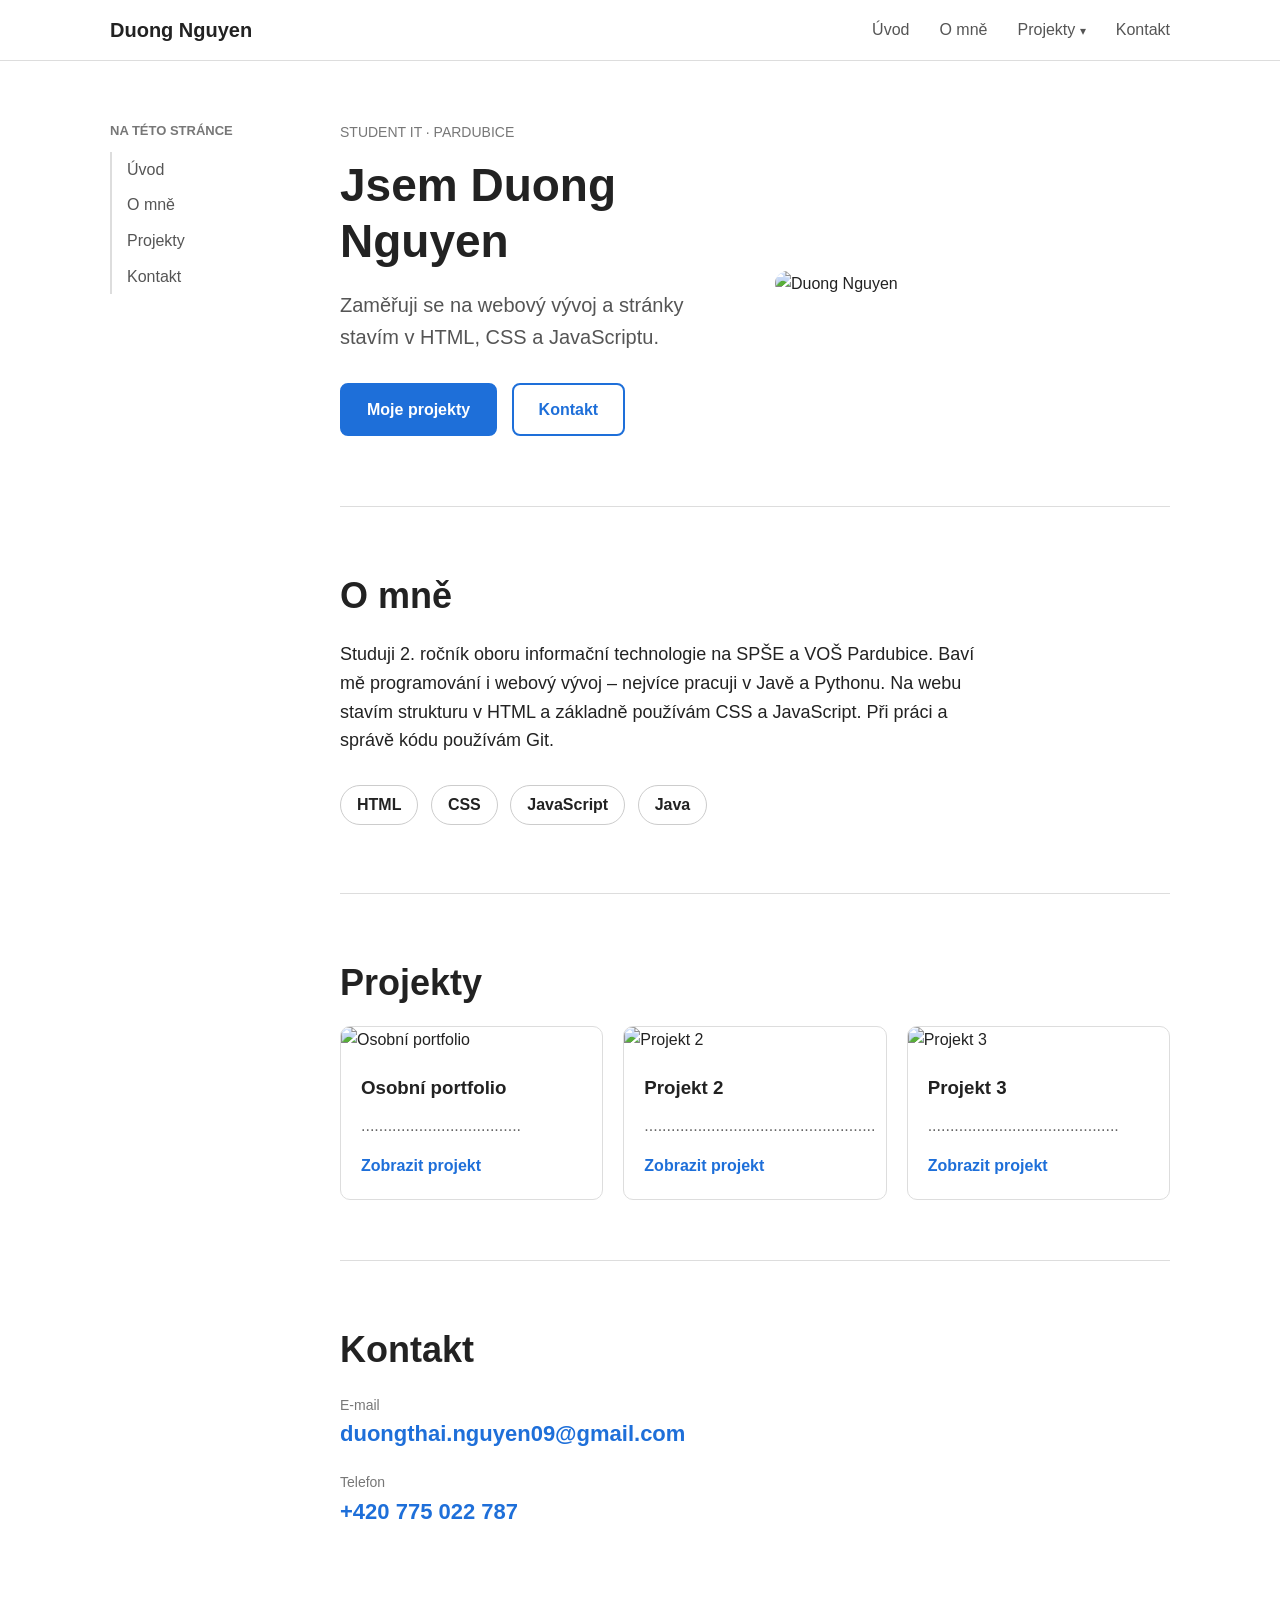
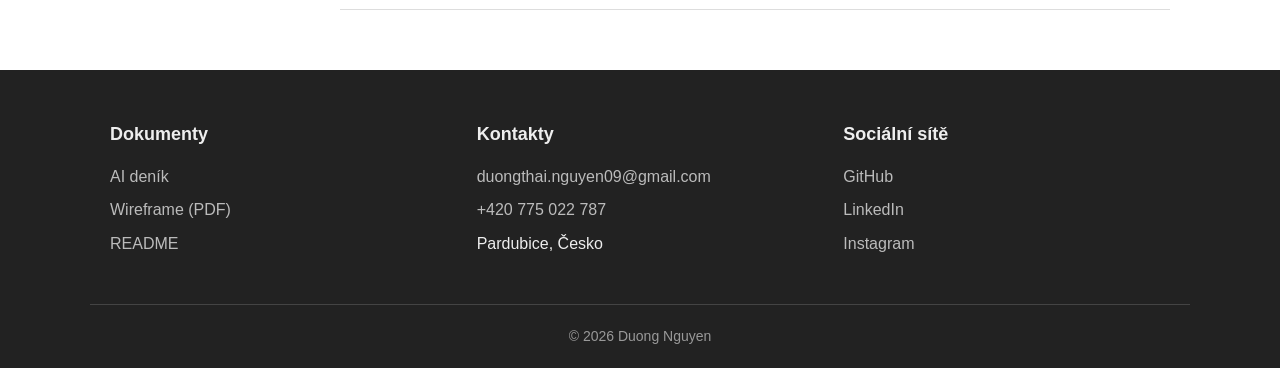
==== commit 8fb61b5c: "fix" ====
--- a/index.html
+++ b/index.html
@@ -153,14 +153,6 @@
           <li><a href="#projekty">Projekty</a></li>
           <li><a href="#kontakt">Kontakt</a></li>
         </ul>
-
-        <!-- Druhá skupina: odkazy, které v horním menu nejsou -->
-        <h2 class="sidebar-title">Odkazy</h2>
-        <ul class="side-menu">
-          <li><a href="https://github.com/duongnguyenitels-rgb" target="_blank" rel="noopener noreferrer">GitHub ↗</a></li>
-          <li><a href="AI.md">AI deník</a></li>
-          <li><a href="Group 1.pdf">Wireframe</a></li>
-        </ul>
       </nav>
     </aside>
 
--- a/style.css
+++ b/style.css
@@ -1,614 +1,405 @@
-:root {
-  --color-bg: #FFFFFF;          /* hlavní pozadí – bílá */
-  --color-bg-alt: #F5F7FA;      /* pozadí každé druhé sekce – světle šedá */
-  --color-text: #1A1A1A;        /* hlavní text */
-  --color-text-muted: #5A5A5A;  /* vedlejší text (podnadpisy, popisky) */
-  --color-accent: #2563EB;      /* modrá – tlačítka, odkazy, aktivní položka menu */
-
-  /* Čáry a stíny. Nejsou to nové barvy: rgba(26, 26, 26, …) je barva
-     textu #1A1A1A a rgba(37, 99, 235, …) je modrá #2563EB, jen
-     poloprůhledné (poslední číslo = průhlednost od 0 do 1). */
-  --color-line: rgba(26, 26, 26, 0.1);
-  --shadow: 0 16px 40px rgba(26, 26, 26, 0.12);
-  --shadow-accent: 0 8px 20px rgba(37, 99, 235, 0.3);
-}
-
-/* border-box: padding a rámeček se počítají DO šířky prvku,
-   takže šířka 100 % je opravdu 100 % a nic nepřeteče. */
 * {
   box-sizing: border-box;
 }
 
 html {
-  scroll-behavior: smooth;    /* plynulé posunutí po kliknutí na odkaz v menu */
-  scroll-padding-top: 64px;   /* při skoku na sekci nechá nahoře místo pro menu (jeho výška) */
+  scroll-behavior: smooth;
 }
 
 body {
-  margin: 0;                  /* zruší okraj 8 px, který dává prohlížeč */
-  /* Systémové písmo – každé zařízení použije svoje vlastní
-     (Windows: Segoe UI, Mac a iPhone: San Francisco, Android: Roboto).
-     Nic se nestahuje, takže se stránka načte hned. */
-  font-family: system-ui, -apple-system, "Segoe UI", Roboto, Arial, sans-serif;
-  line-height: 1.6;           /* výška řádku = 1,6× velikost písma → lépe se to čte */
-  color: var(--color-text);
-  background-color: var(--color-bg);
-}
-
-/* Nadpisy a odstavce mají od prohlížeče vlastní okraje.
-   Vynulujeme je a mezery nastavíme sami tam, kde je chceme. */
+  margin: 0;
+  font-family: Arial, sans-serif;
+  line-height: 1.6;
+  color: #222;
+  background-color: white;
+}
+
 h1, h2, h3, p {
   margin: 0;
 }
 
-/* Nadpisy: tučné, s těsnějšími řádky */
-h1, h2, h3 {
-  font-weight: 700;
-  line-height: 1.15;
-  text-wrap: balance;         /* rozloží text nadpisu do řádků rovnoměrně */
-}
-
 h2 {
-  font-size: 2.5rem;          /* rem = násobek základního písma: 1rem = 16 px, tady tedy 40 px */
-  margin-bottom: 16px;
-}
-
-/* Obrázek nikdy nebude širší než místo, ve kterém je
-   (jinak by šla stránka na mobilu posouvat do strany). */
+  font-size: 36px;
+  margin-bottom: 15px;
+}
+
 img {
-  display: block;             /* zruší malou mezeru pod obrázkem */
   max-width: 100%;
-  height: auto;               /* výška se dopočítá, aby se obrázek nezdeformoval */
-}
-
-/* Odkazy: modré a bez podtržení */
+}
+
 a {
-  color: var(--color-accent);
+  color: #1e6fd9;
   text-decoration: none;
 }
 
-/* Rámeček kolem odkazu při ovládání klávesnicí (klávesa Tab).
-   Při klikání myší se neukazuje. */
-a:focus-visible {
-  outline: 3px solid var(--color-accent);
-  outline-offset: 4px;
-}
-
-/* Barvy textu, který označíš myší */
-::selection {
-  background-color: var(--color-accent);
-  color: var(--color-bg);
-}
-
-/* Obal obsahu: max. 1100 px, vycentrovaný, 20 px od okrajů */
 .container {
   max-width: 1100px;
-  margin: 0 auto;             /* auto vlevo i vpravo = vycentrování */
+  margin: 0 auto;
   padding: 0 20px;
 }
 
-/* Společné pro všechny sekce: velká mezera nahoře a dole */
 .section {
-  padding: 64px 0;
-}
-
-/* Mezi sekcemi tenká čára (sekce jsou teď ve sloupci vedle sidebaru) */
-.section + .section {
-  border-top: 1px solid var(--color-line);
-}
-
-/* ==================== 1. NAVIGACE ==================== */
+  padding: 60px 0;
+  border-bottom: 1px solid #ddd;
+}
+
+
+/* hlavicka */
 
 .site-header {
-  position: sticky;           /* při scrollování se „přilepí" nahoru… */
-  top: 0;                     /* …přesně k hornímu okraji okna */
-  z-index: 10;                /* bude vždy NAD obsahem stránky, ne pod ním */
-  background-color: var(--color-bg);
-  border-bottom: 1px solid var(--color-line);
-}
-
-/* Flexbox: logo vlevo, menu vpravo, obojí svisle na středu */
+  position: sticky;
+  top: 0;
+  z-index: 10;
+  background-color: white;
+  border-bottom: 1px solid #ddd;
+}
+
 .header-inner {
   display: flex;
-  justify-content: space-between;  /* roztlačí logo a menu k okrajům */
-  align-items: center;             /* svislé zarovnání na střed */
-  height: 64px;                    /* stejné číslo jako scroll-padding-top nahoře */
+  justify-content: space-between;
+  align-items: center;
+  height: 60px;
 }
 
 .logo {
-  font-size: 1.25rem;
-  font-weight: 700;
-  color: var(--color-text);
-}
-
-/* Seznam položek menu vedle sebe */
-.menu > ul {
+  font-size: 20px;
+  font-weight: bold;
+  color: #222;
+}
+
+/* menu */
+
+.menu ul {
   display: flex;
-  gap: 32px;                  /* mezera mezi položkami */
+  gap: 30px;
   list-style: none;
   margin: 0;
   padding: 0;
 }
 
 .menu a {
-  display: block;
-  color: var(--color-text-muted);
-  font-weight: 500;
-  transition: color 0.2s ease;     /* barva se změní plynule, ne skokem */
-}
-
-/* Najetí myší na odkaz v menu */
+  color: #555;
+}
+
 .menu a:hover {
-  color: var(--color-accent);
-}
-
-/* ---------- Dropdown (rozbalovací menu) ---------- */
-
-/* Položka s dropdownem je „kotva": podmenu se pozicuje vůči ní */
+  color: #1e6fd9;
+}
+
 .has-dropdown {
   position: relative;
 }
 
-/* Šipka ▾ vedle textu „Projekty" */
 .arrow {
-  display: inline-block;
-  font-size: 0.75em;
-  transition: transform 0.2s ease;
-}
-
-/* Samotné podmenu: normálně schované */
-.dropdown {
-  position: absolute;         /* vytrhne se z toku stránky a „plave" nad obsahem */
-  top: 100%;                  /* hned pod položkou „Projekty" */
-  left: -16px;
-  min-width: 200px;
-  list-style: none;
-  margin: 0;
-  padding: 8px 0;
-  background-color: var(--color-bg);
-  border: 1px solid var(--color-line);
-  border-radius: 12px;
-  box-shadow: var(--shadow);
-
-  /* Schování: neviditelné a nedá se na něj kliknout.
-     (display: none by nešlo plynule animovat, opacity ano.) */
-  opacity: 0;
-  visibility: hidden;
-  transform: translateY(8px);
-  transition: opacity 0.2s ease, transform 0.2s ease, visibility 0.2s;
-}
-
-/* Neviditelný „můstek" nad podmenu: když jedeš myší dolů,
-   nepřerušíš :hover v mezeře mezi položkou a podmenu. */
-.dropdown::before {
-  content: "";
+  font-size: 12px;
+}
+
+/* dropdown - schovany dokud na nej nenajedu */
+.menu .dropdown {
+  display: none;
   position: absolute;
-  top: -12px;
-  left: 0;
-  right: 0;
-  height: 12px;
-}
-
-/* TADY je to hlavní: najetí myší (:hover) na položku → podmenu se ukáže.
-   :focus-within = totéž pro ovládání klávesnicí (Tab). */
-.has-dropdown:hover .dropdown,
-.has-dropdown:focus-within .dropdown {
-  opacity: 1;
-  visibility: visible;
-  transform: translateY(0);
-}
-
-/* Šipka se při rozbalení otočí nahoru */
-.has-dropdown:hover .arrow,
-.has-dropdown:focus-within .arrow {
-  transform: rotate(180deg);
+  top: 100%;
+  left: -15px;
+  width: 200px;
+  padding: 5px 0;
+  background-color: white;
+  border: 1px solid #ddd;
+  border-radius: 8px;
+}
+
+.menu .has-dropdown:hover .dropdown,
+.menu .has-dropdown:focus-within .dropdown {
+  display: block;
 }
 
 .dropdown a {
-  padding: 10px 16px;
-  white-space: nowrap;        /* text se nezalomí na dva řádky */
+  display: block;
+  padding: 8px 15px;
 }
 
 .dropdown a:hover {
-  background-color: var(--color-bg-alt);
-}
-
-/* Aktivní položka: zvýrazní odkaz na sekci, na kterou jsi právě klikl
-   (:target = prvek, jehož id je v adrese za #). Platí pro obě menu. */
-body:has(#uvod:target) :is(.menu, .side-menu) a[href="#uvod"],
-body:has(#o-mne:target) :is(.menu, .side-menu) a[href="#o-mne"],
-body:has(#projekty:target) :is(.menu, .side-menu) a[href="#projekty"],
-body:has(#kontakt:target) :is(.menu, .side-menu) a[href="#kontakt"] {
-  color: var(--color-accent);
-  font-weight: 700;
-}
-
-
-/* ==================== 1b. DVOUSLOUPCOVÝ LAYOUT ==================== */
-
-/* CSS Grid se dvěma sloupci: úzký sidebar (240 px) a obsah (zbytek).
-   grid-template-areas = „mapa" rozložení. Sidebar je vlevo,
-   i když je v HTML až za <main>. */
+  background-color: #f2f2f2;
+}
+
+
+/* layout - vlevo sidebar, vpravo obsah */
+
 .layout {
   display: grid;
   grid-template-columns: 180px 1fr;
   grid-template-areas: "sidebar content";
-  gap: 48px;
-  align-items: start;         /* sidebar nebude roztažený na výšku celé stránky */
+  gap: 50px;
+  align-items: start;
 }
 
 .content {
   grid-area: content;
-  min-width: 0;               /* obsah se smí zúžit (jinak by grid mohl přetéct) */
 }
 
 .sidebar {
   grid-area: sidebar;
-  position: sticky;           /* sidebar jede při scrollování s tebou */
-  top: 96px;                  /* 64 px hlavička + 32 px mezera */
-  margin-top: 64px;
-}
-
-
-/* ==================== 1c. SIDEBAR (SEKUNDÁRNÍ MENU) ==================== */
-
-/* Malý šedý nadpis skupiny */
+  position: sticky;
+  top: 90px;
+  margin-top: 60px;
+}
+
 .sidebar-title {
-  font-size: 0.75rem;
-  letter-spacing: 0.08em;
+  font-size: 13px;
   text-transform: uppercase;
-  color: var(--color-text-muted);
-  margin-bottom: 12px;
-}
-
-/* Seznam odkazů se svislou čárou vlevo */
+  color: #777;
+  margin-bottom: 10px;
+}
+
 .side-menu {
   list-style: none;
-  margin: 0 0 32px;
+  margin: 0;
   padding: 0;
-  border-left: 1px solid var(--color-line);
+  border-left: 2px solid #ddd;
 }
 
 .side-menu a {
   display: block;
-  padding: 6px 0 6px 16px;
-  margin-left: -1px;                    /* proužek leží přesně na šedé čáře */
-  border-left: 2px solid transparent;   /* neviditelný proužek, ukáže se při hover */
-  color: var(--color-text-muted);
-  font-size: 0.9375rem;
-  transition: color 0.2s ease, border-color 0.2s ease;
-}
-
-/* Najetí myší: text ztmavne a objeví se šedý proužek */
+  padding: 5px 15px;
+  color: #555;
+}
+
 .side-menu a:hover {
-  color: var(--color-text);
-  border-left-color: var(--color-text-muted);
-}
-
-/* Aktivní sekce (po kliknutí): modrý proužek */
-body:has(#uvod:target) .side-menu a[href="#uvod"],
-body:has(#o-mne:target) .side-menu a[href="#o-mne"],
-body:has(#projekty:target) .side-menu a[href="#projekty"],
-body:has(#kontakt:target) .side-menu a[href="#kontakt"] {
-  border-left-color: var(--color-accent);
-}
-
-
-/* ==================== 2. HERO ==================== */
-
-/* Grid = mřížka. Dva sloupce: levý (text) je o trochu širší než pravý (fotka). */
+  color: #1e6fd9;
+}
+
+
+/* hero */
+
 .hero-inner {
   display: grid;
-  grid-template-columns: 1.2fr 1fr;  /* fr = díl volného místa, tady 1,2 dílu : 1 díl */
-  gap: 40px;                         /* mezera mezi sloupci */
-  align-items: center;               /* text bude svisle na středu vedle fotky */
-}
-
-/* Malý nadpis nad h1 */
+  grid-template-columns: 1fr 1fr;
+  gap: 40px;
+  align-items: center;
+}
+
 .hero-label {
-  font-size: 0.875rem;
-  font-weight: 600;
-  letter-spacing: 0.08em;     /* trochu větší rozestupy mezi písmeny */
-  text-transform: uppercase;  /* zobrazí se VELKÝMI písmeny (v HTML je napsaný normálně) */
-  color: var(--color-text-muted);
-  margin-bottom: 16px;
+  font-size: 14px;
+  text-transform: uppercase;
+  color: #777;
+  margin-bottom: 15px;
 }
 
 h1 {
-  font-size: 3rem;            /* 48 px */
-  letter-spacing: -0.02em;    /* velké písmo vypadá lépe, když je trochu „stažené" k sobě */
-  margin-bottom: 24px;
+  font-size: 46px;
+  line-height: 1.2;
+  margin-bottom: 20px;
 }
 
 .hero-lead {
-  font-size: 1.25rem;
-  color: var(--color-text-muted);
-  margin-bottom: 40px;
-}
-
-/* Tlačítka vedle sebe; když se nevejdou, zalomí se pod sebe */
-.hero-buttons {
-  display: flex;
-  flex-wrap: wrap;
-  gap: 16px;
-}
-
-/* Společný vzhled obou tlačítek */
+  font-size: 20px;
+  color: #555;
+  margin-bottom: 30px;
+}
+
 .btn {
   display: inline-block;
-  padding: 14px 28px;
-  border: 2px solid var(--color-accent);  /* rámeček mají obě, ať jsou stejně velká */
-  border-radius: 10px;                    /* zaoblené rohy */
-  font-weight: 600;
-  transition: all 0.2s ease;              /* změny po najetí myší proběhnou plynule */
-}
-
-/* Plné modré tlačítko */
+  padding: 12px 25px;
+  margin-right: 10px;
+  margin-bottom: 10px;
+  border: 2px solid #1e6fd9;
+  border-radius: 8px;
+  font-weight: bold;
+}
+
 .btn-primary {
-  background-color: var(--color-accent);
-  color: var(--color-bg);                 /* bílý text */
+  background-color: #1e6fd9;
+  color: white;
 }
 
 .btn-primary:hover {
-  transform: translateY(-2px);            /* posune tlačítko o 2 px nahoru */
-  box-shadow: var(--shadow-accent);
-}
-
-/* Obtažené tlačítko: jen modrý rámeček a modrý text */
-.btn-outline {
-  background-color: transparent;
-  color: var(--color-accent);
-}
-
-/* Po najetí myší se obtažené tlačítko vyplní modrou */
+  background-color: #1757ad;
+  border-color: #1757ad;
+}
+
 .btn-outline:hover {
-  background-color: var(--color-accent);
-  color: var(--color-bg);
-  transform: translateY(-2px);
-}
-
-/* Fotka */
+  background-color: #1e6fd9;
+  color: white;
+}
+
 .hero-photo img {
   width: 100%;
-  aspect-ratio: 6 / 7;        /* poměr stran jako placeholder 600 × 700 */
-  object-fit: cover;          /* jinak velká fotka se ořízne, místo aby se zdeformovala */
-  border-radius: 24px;        /* zaoblené rohy */
-  box-shadow: var(--shadow);  /* jemný stín */
-}
-
-
-/* ==================== 3. O MNĚ ==================== */
+  height: 450px;
+  object-fit: cover;
+  border-radius: 15px;
+}
+
+
+/* o mne */
 
 .about-text {
-  font-size: 1.125rem;
-  max-width: 65ch;            /* ch = šířka jednoho znaku; moc dlouhé řádky se špatně čtou */
-  margin-bottom: 32px;
-}
-
-/* Řádek štítků */
+  font-size: 18px;
+  max-width: 650px;
+  margin-bottom: 30px;
+}
+
 .tags {
-  display: flex;
-  flex-wrap: wrap;            /* když se štítky nevejdou do řádku, zalomí se */
-  gap: 12px;
-  list-style: none;           /* bez teček odrážek */
-  margin: 0;
-  padding: 0;                 /* seznam má normálně odsazení zleva – zrušíme ho */
+  list-style: none;
+  margin: 0;
+  padding: 0;
 }
 
 .tags li {
-  padding: 8px 18px;
-  background-color: var(--color-bg);
-  border: 1px solid var(--color-line);
-  border-radius: 999px;       /* hodně velké číslo = úplně kulaté konce */
-  font-size: 0.9375rem;
-  font-weight: 600;
-}
-
-
-/* ==================== 4. PROJEKTY ==================== */
+  display: inline-block;
+  padding: 6px 16px;
+  margin: 0 8px 8px 0;
+  border: 1px solid #ccc;
+  border-radius: 20px;
+  font-weight: bold;
+}
+
+
+/* projekty */
 
 .projects-grid {
   display: grid;
-  /* auto-fit + minmax: kolik karet (min. 200 px) se vejde, tolik sloupců */
-  grid-template-columns: repeat(auto-fit, minmax(200px, 1fr));
-  gap: 24px;
+  grid-template-columns: 1fr 1fr 1fr;
+  gap: 20px;
 }
 
 .card {
-  display: flex;
-  flex-direction: column;     /* flexbox, ale pod sebou: obrázek nahoře, text pod ním */
-  background-color: var(--color-bg);
-  border: 1px solid var(--color-line);
-  border-radius: 16px;
-  overflow: hidden;           /* obrázek nepřeleze přes zaoblené rohy karty */
-  transition: transform 0.25s ease, box-shadow 0.25s ease;
-}
-
-/* Najetí myší: karta se jemně zvedne a dostane stín */
+  border: 1px solid #ddd;
+  border-radius: 10px;
+  overflow: hidden;
+}
+
 .card:hover {
-  transform: translateY(-6px);
-  box-shadow: var(--shadow);
+  box-shadow: 0 5px 15px rgba(0, 0, 0, 0.15);
 }
 
 .card img {
   width: 100%;
-  aspect-ratio: 3 / 2;        /* všechny obrázky budou stejně vysoké… */
-  object-fit: cover;          /* …a nezdeformují se, i když nahraješ jiný rozměr */
-}
-
-/* Textová část karty. Díky flexboxu můžeme odkaz „přišpendlit" dolů,
-   takže bude ve všech kartách ve stejné výšce, i když je popis různě dlouhý. */
+  height: 180px;
+  object-fit: cover;
+}
+
 .card-body {
-  flex-grow: 1;               /* vyplní celou zbývající výšku karty */
-  display: flex;
-  flex-direction: column;     /* nadpis, text a odkaz pod sebou */
-  align-items: flex-start;    /* odkaz nebude roztažený přes celou šířku karty */
-  padding: 24px;
+  padding: 20px;
 }
 
 .card h3 {
-  font-size: 1.25rem;
-  margin-bottom: 8px;
+  margin-bottom: 10px;
 }
 
 .card p {
-  color: var(--color-text-muted);
-  margin-bottom: 16px;
+  color: #666;
+  margin-bottom: 15px;
 }
 
 .card-link {
-  margin-top: auto;           /* auto = „všechno volné místo nade mnou" → odkaz je vždy dole */
-  font-weight: 600;
+  font-weight: bold;
 }
 
 .card-link:hover {
   text-decoration: underline;
-  text-underline-offset: 4px;
-}
-
-
-/* ==================== 5. KONTAKT ==================== */
-
-/* E-mail a telefon vedle sebe; na úzké obrazovce se zalomí pod sebe */
+}
+
+
+/* kontakt */
+
 .contact-list {
-  display: flex;
-  flex-wrap: wrap;
-  gap: 32px 64px;             /* 32 px mezi řádky, 64 px mezi sloupci */
   list-style: none;
   margin: 0;
   padding: 0;
 }
 
-/* Popisek nad odkazem (E-mail, Telefon) */
+.contact-list li {
+  margin-bottom: 20px;
+}
+
 .contact-label {
-  display: block;             /* span je normálně v řádku textu – takhle bude nad odkazem */
-  font-size: 0.875rem;
-  font-weight: 600;
-  color: var(--color-text-muted);
-  margin-bottom: 4px;
+  display: block;
+  font-size: 14px;
+  color: #777;
 }
 
 .contact-list a {
-  font-size: 1.5rem;
-  font-weight: 700;
-  overflow-wrap: anywhere;    /* dlouhý e-mail se na úzkém mobilu zalomí, místo aby přetekl */
-}
-
-.contact-list a:hover {
-  text-decoration: underline;
-  text-underline-offset: 6px;
-}
-
-
-/* ==================== 6. PATIČKA ==================== */
-
-/* Tmavá patička: tmavé pozadí = barva textu, světlý text = barva pozadí */
+  font-size: 22px;
+  font-weight: bold;
+  word-break: break-all;
+}
+
+
+/* paticka */
+
 .site-footer {
-  margin-top: 64px;
-  padding-top: 64px;
-  background-color: var(--color-text);
-  color: var(--color-bg-alt);
-  font-size: 0.9375rem;
-}
-
-/* 3 stejně široké sloupce: Dokumenty | Kontakty | Sociální sítě */
+  margin-top: 60px;
+  padding-top: 50px;
+  background-color: #222;
+  color: #eee;
+}
+
 .footer-grid {
   display: grid;
-  grid-template-columns: repeat(3, 1fr);
+  grid-template-columns: 1fr 1fr 1fr;
   gap: 40px;
-  padding-bottom: 48px;
+  padding-bottom: 40px;
 }
 
 .footer-col h2 {
-  font-size: 1rem;
-  letter-spacing: 0.08em;
-  text-transform: uppercase;
-  margin-bottom: 16px;
+  font-size: 18px;
+  margin-bottom: 15px;
 }
 
 .footer-col ul {
   list-style: none;
   margin: 0;
   padding: 0;
-  display: grid;
-  gap: 10px;
-}
-
-/* Odkazy v patičce: světle šedé (poloprůhledná bílá), po najetí bílé */
+}
+
+.footer-col li {
+  margin-bottom: 8px;
+}
+
 .footer-col a {
-  color: rgba(255, 255, 255, 0.7);
-  overflow-wrap: anywhere;    /* dlouhý e-mail se zalomí */
-  transition: color 0.2s ease;
+  color: #bbb;
+  word-break: break-all;
 }
 
 .footer-col a:hover {
-  color: var(--color-bg);
-  text-decoration: underline;
-  text-underline-offset: 4px;
-}
-
-/* Spodní řádek s © oddělený čarou */
+  color: white;
+}
+
 .footer-bottom {
-  padding-top: 24px;
-  padding-bottom: 24px;
-  border-top: 1px solid rgba(255, 255, 255, 0.15);
-  font-size: 0.875rem;
-  color: rgba(255, 255, 255, 0.6);
+  padding: 20px;
+  border-top: 1px solid #444;
+  font-size: 14px;
+  color: #999;
   text-align: center;
 }
 
 
-/* ==================== 7. MEDIA QUERIES ==================== */
-
-/* Tablet: obsah je vedle sidebaru úzký → hero dáme do jednoho sloupce dřív */
+/* tablet */
 @media (max-width: 1000px) {
-
   .hero-inner {
     grid-template-columns: 1fr;
   }
 
-  .hero-photo img {
-    max-width: 420px;
-  }
-}
-
-/* Mobil: všechno uvnitř platí jen pro okno UŽŠÍ než 768 px */
-@media (max-width: 767px) {
-
-  html {
-    scroll-padding-top: 112px;  /* hlavička je na mobilu dvouřádková (vyšší) */
-  }
-
-  /* Hlavička: logo nahoře, menu pod ním (4 položky by se vedle loga nevešly) */
+  .projects-grid {
+    grid-template-columns: 1fr 1fr;
+  }
+}
+
+/* mobil */
+@media (max-width: 768px) {
   .header-inner {
     flex-direction: column;
     height: auto;
-    padding-top: 12px;
-    padding-bottom: 12px;
-    gap: 8px;
-  }
-
-  .menu > ul {
+    padding: 10px 20px;
+  }
+
+  .menu ul {
     gap: 20px;
   }
 
-  .menu a {
-    font-size: 0.9375rem;     /* 15 px */
-  }
-
-  /* Podmenu na mobilu vycentrujeme pod „Projekty", ať nepřeteče z obrazovky */
-  .dropdown {
-    left: 50%;
-    transform: translate(-50%, 8px);
-  }
-
-  .has-dropdown:hover .dropdown,
-  .has-dropdown:focus-within .dropdown {
-    transform: translate(-50%, 0);
-  }
-
-  /* LAYOUT SE ZLOMÍ DO JEDNOHO SLOUPCE.
-     Mapa má teď dva řádky: nahoře obsah, pod ním sidebar. */
+  .menu .dropdown {
+    left: -60px;
+  }
+
+  /* sidebar pod obsah */
   .layout {
     grid-template-columns: 1fr;
     grid-template-areas:
@@ -618,72 +409,29 @@
   }
 
   .sidebar {
-    position: static;         /* na mobilu se sidebar nepřilepuje */
+    position: static;
     margin-top: 0;
-    padding-top: 48px;
-    border-top: 1px solid var(--color-line);
+    padding: 40px 0;
   }
 
   .section {
-    padding: 48px 0;
-  }
-
-  /* order: -1 posune fotku v mřížce před text, tedy nahoru */
-  .hero-photo {
-    order: -1;
+    padding: 40px 0;
   }
 
   h1 {
-    font-size: 2.5rem;
+    font-size: 36px;
   }
 
   h2 {
-    font-size: 2rem;
-  }
-
-  .hero-lead {
-    font-size: 1.125rem;
-  }
-
-  .contact-list a {
-    font-size: 1.25rem;
-  }
-
-  /* Patička: 3 sloupce pod sebou */
+    font-size: 30px;
+  }
+
+  .projects-grid {
+    grid-template-columns: 1fr;
+  }
+
   .footer-grid {
     grid-template-columns: 1fr;
-    gap: 32px;
-  }
-}
-
-/* Malé telefony (šířka 360 px a méně): menu zmenšíme ještě o kousek */
-@media (max-width: 360px) {
-
-  .menu > ul {
-    gap: 14px;
-  }
-
-  .menu a {
-    font-size: 0.875rem;      /* 14 px */
-  }
-}
-
-/* Když má někdo v systému zapnuté „omezit animace", pohyb vypneme */
-@media (prefers-reduced-motion: reduce) {
-
-  html {
-    scroll-behavior: auto;
-  }
-
-  .btn,
-  .card,
-  .dropdown,
-  .arrow {
-    transition: none;
-  }
-
-  .btn:hover,
-  .card:hover {
-    transform: none;
-  }
-}
+    gap: 30px;
+  }
+}
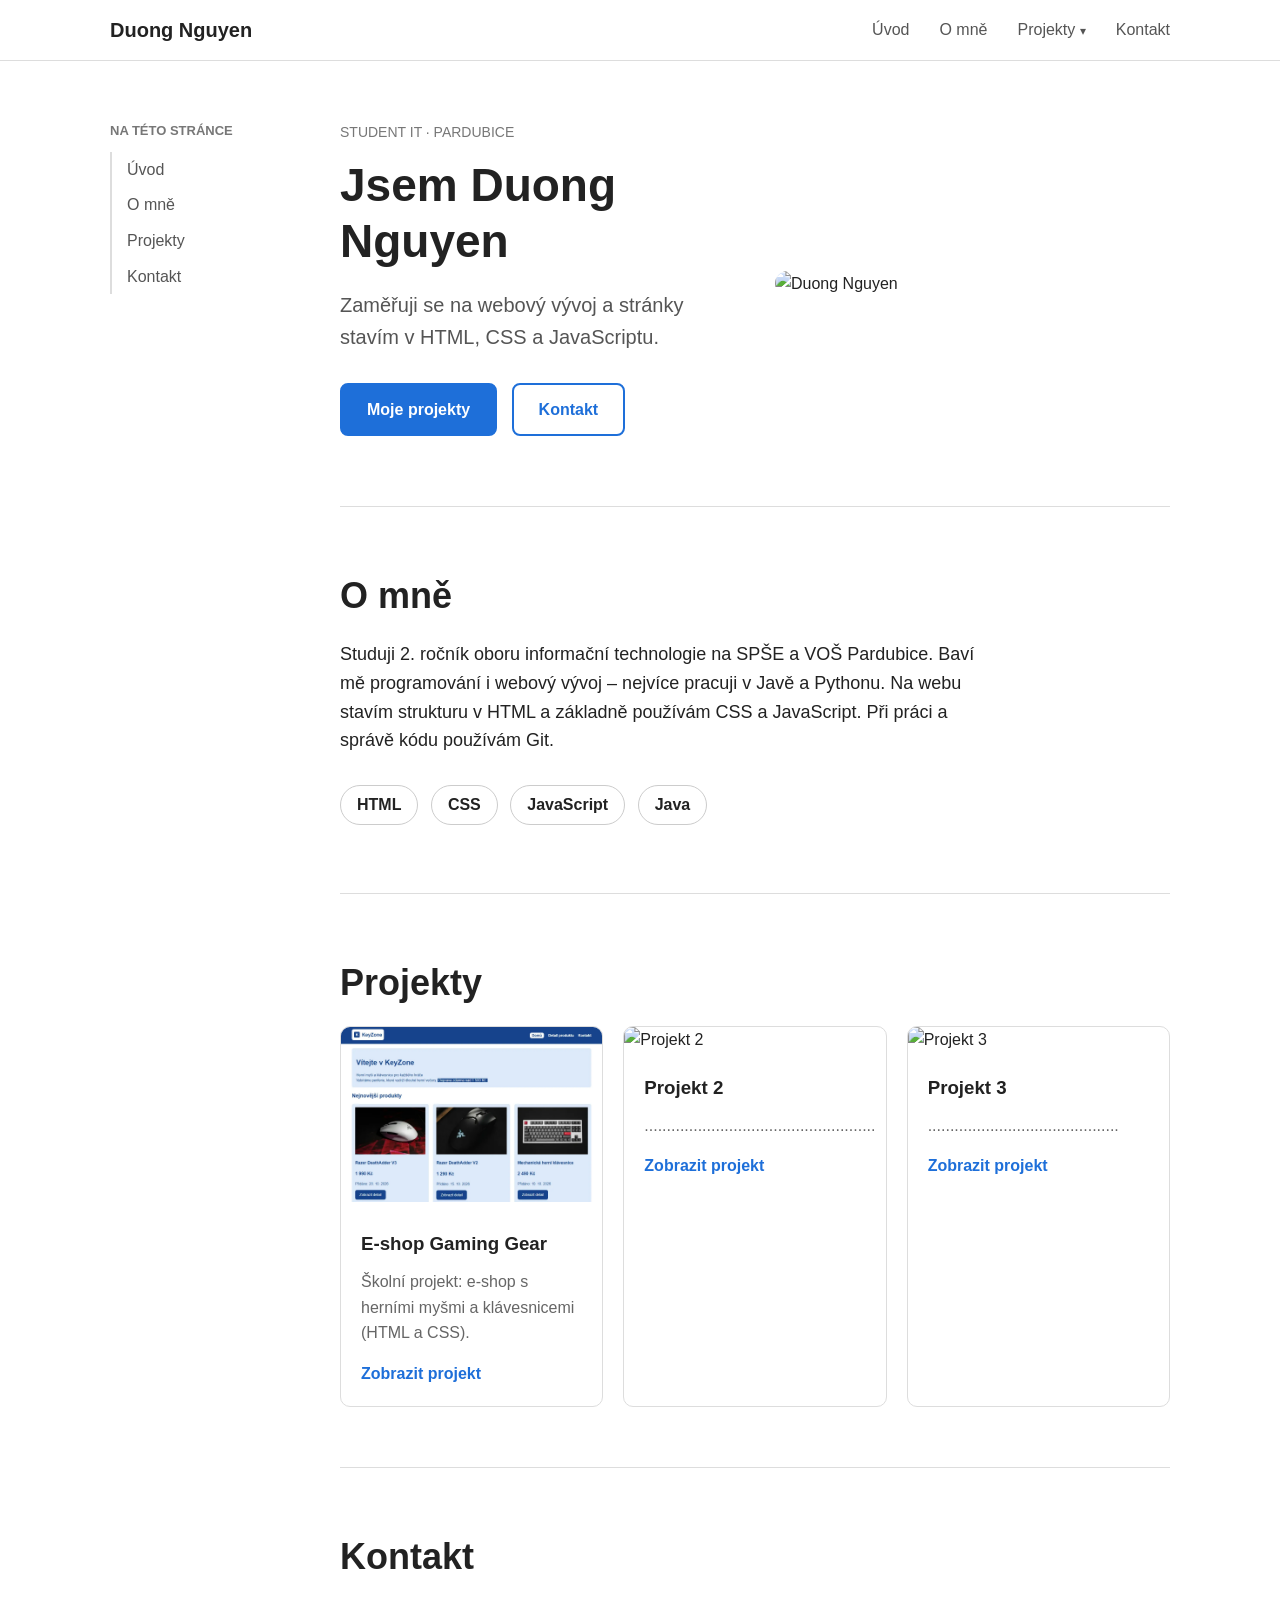
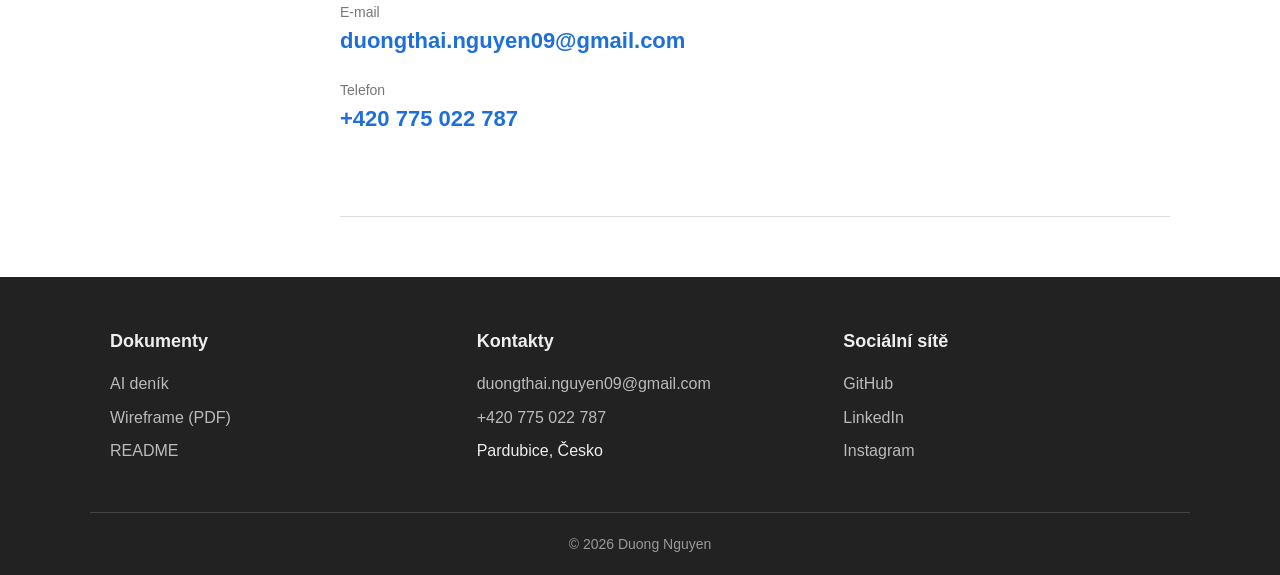
==== commit 149003cc: "KeyZone: finální verze" ====
--- a/index.html
+++ b/index.html
@@ -96,12 +96,12 @@
 
           <!-- id = cíl odkazu z dropdown menu a ze sidebaru -->
           <article class="card" id="projekt-portfolio">
-            <img src="" alt="Osobní portfolio" width="600" height="400">
+            <img src="img/eshop.webp" alt="Úvodní stránka e-shopu s herními myšmi a klávesnicemi" width="1200" height="800">
             <div class="card-body">
-              <h3>Osobní portfolio</h3>
-              <p>....................................</p>
+              <h3>E-shop Gaming Gear</h3>
+              <p>Školní projekt: e-shop s herními myšmi a klávesnicemi (HTML a CSS).</p>
               <!-- ODKAZ NA GITHUB PROJEKT -->
-              <a href="#" class="card-link">Zobrazit projekt</a>
+              <a href="E-shop/index.html" class="card-link">Zobrazit projekt</a>
             </div>
           </article>
 
--- a/style.css
+++ b/style.css
@@ -272,7 +272,8 @@
 
 .card img {
   width: 100%;
-  height: 180px;
+  height: auto;
+  aspect-ratio: 3 / 2;
   object-fit: cover;
 }
 
